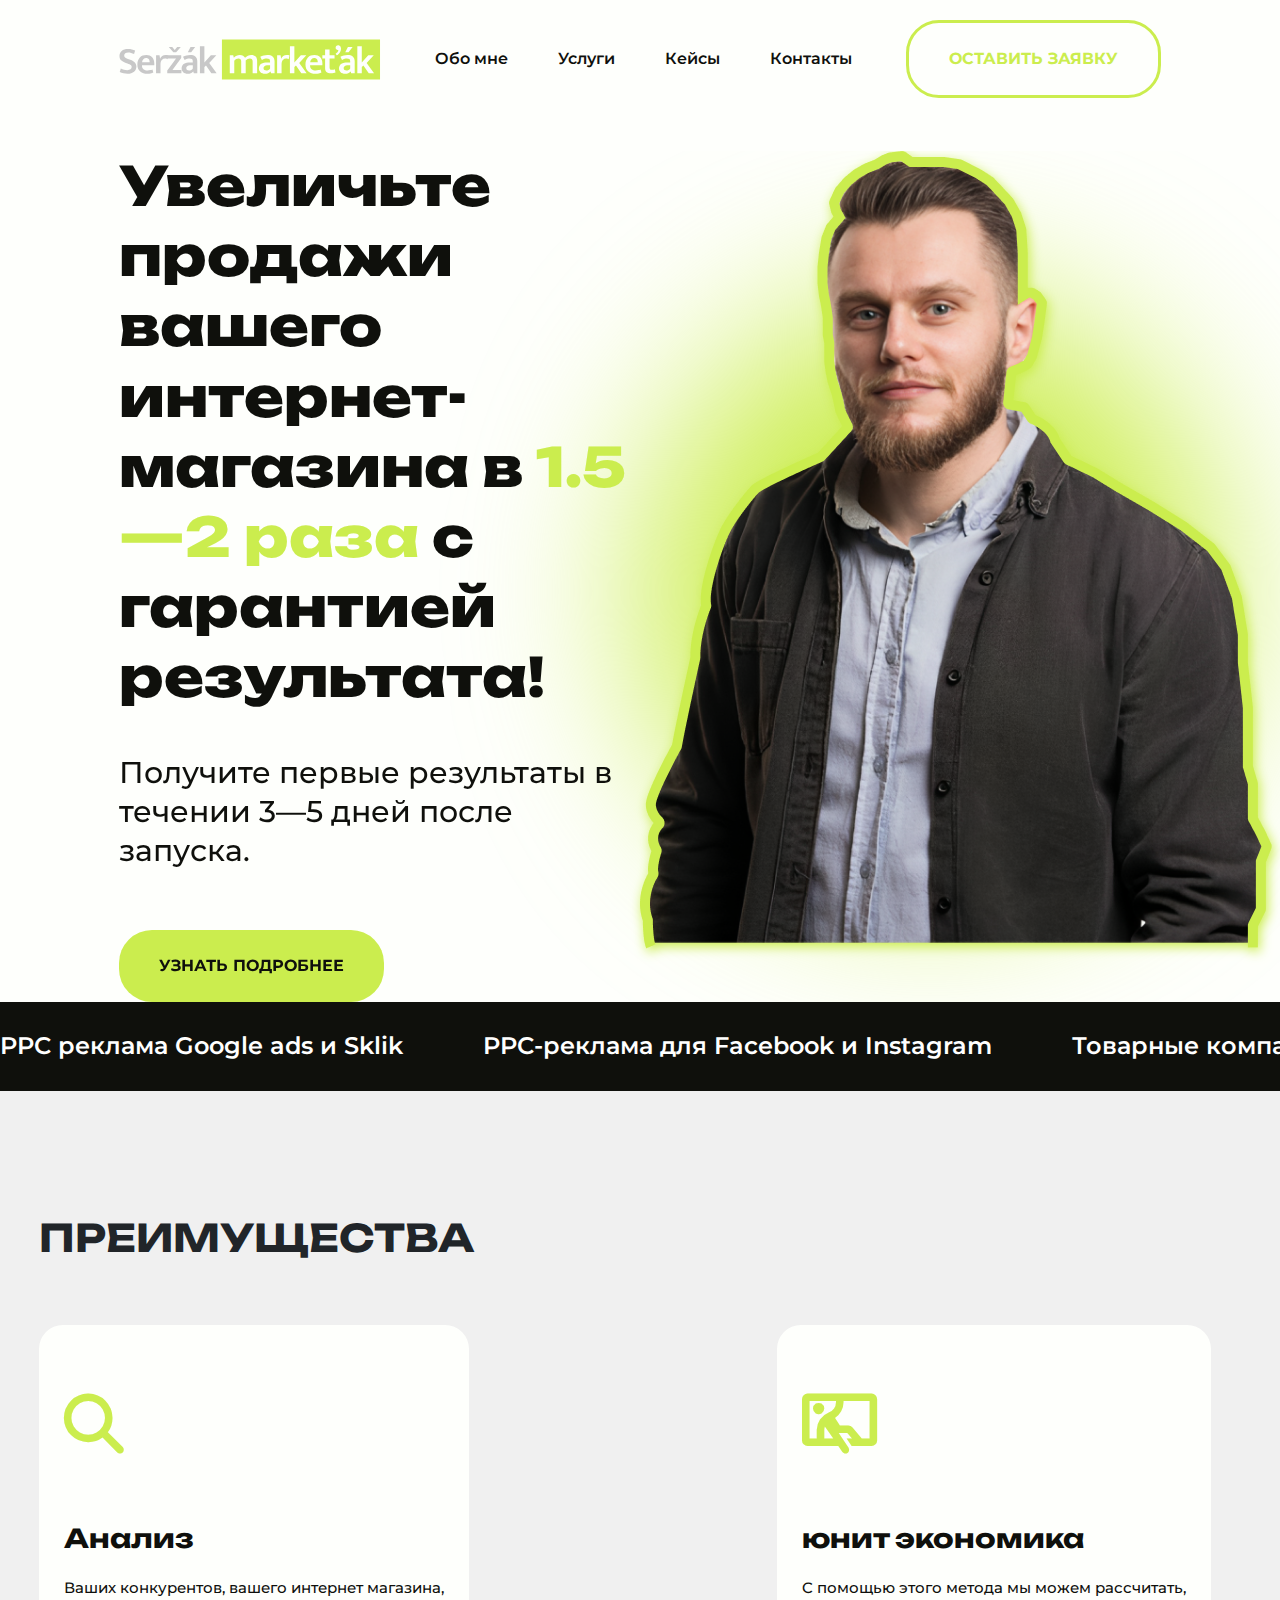
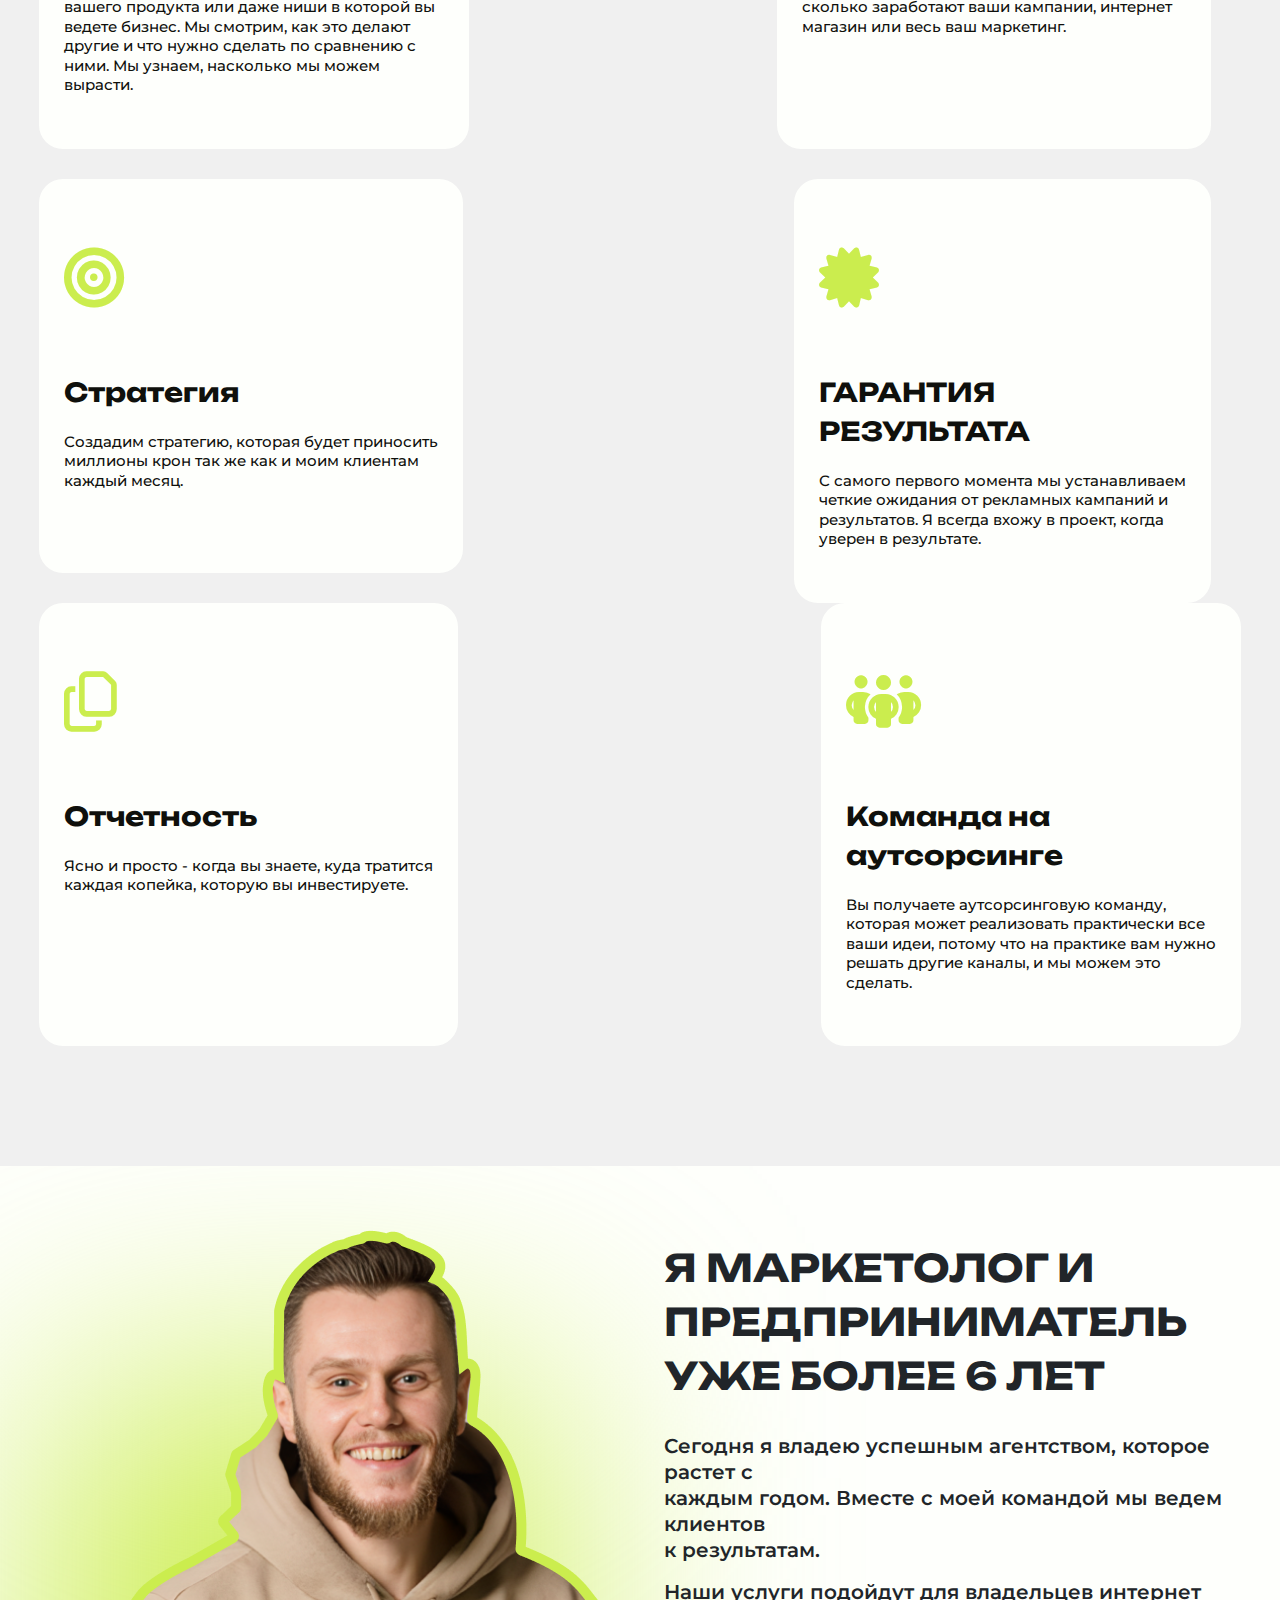
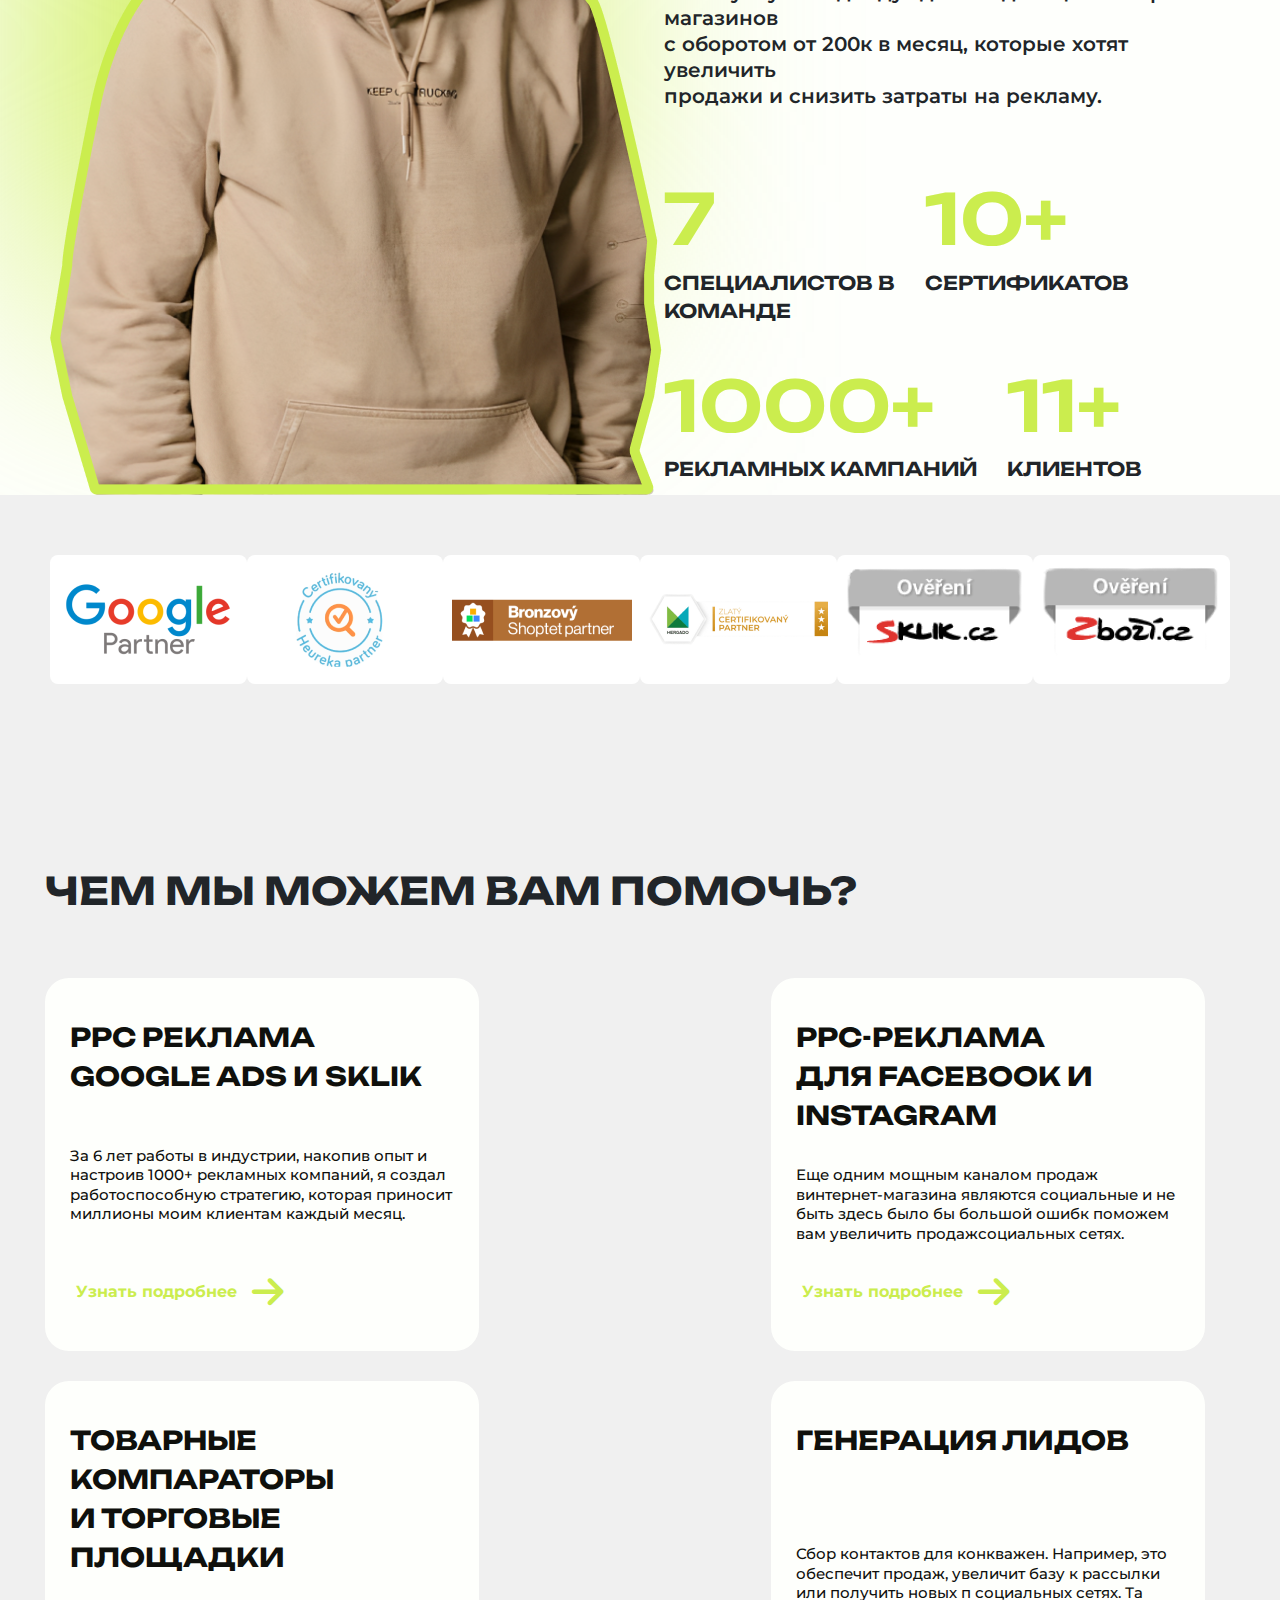
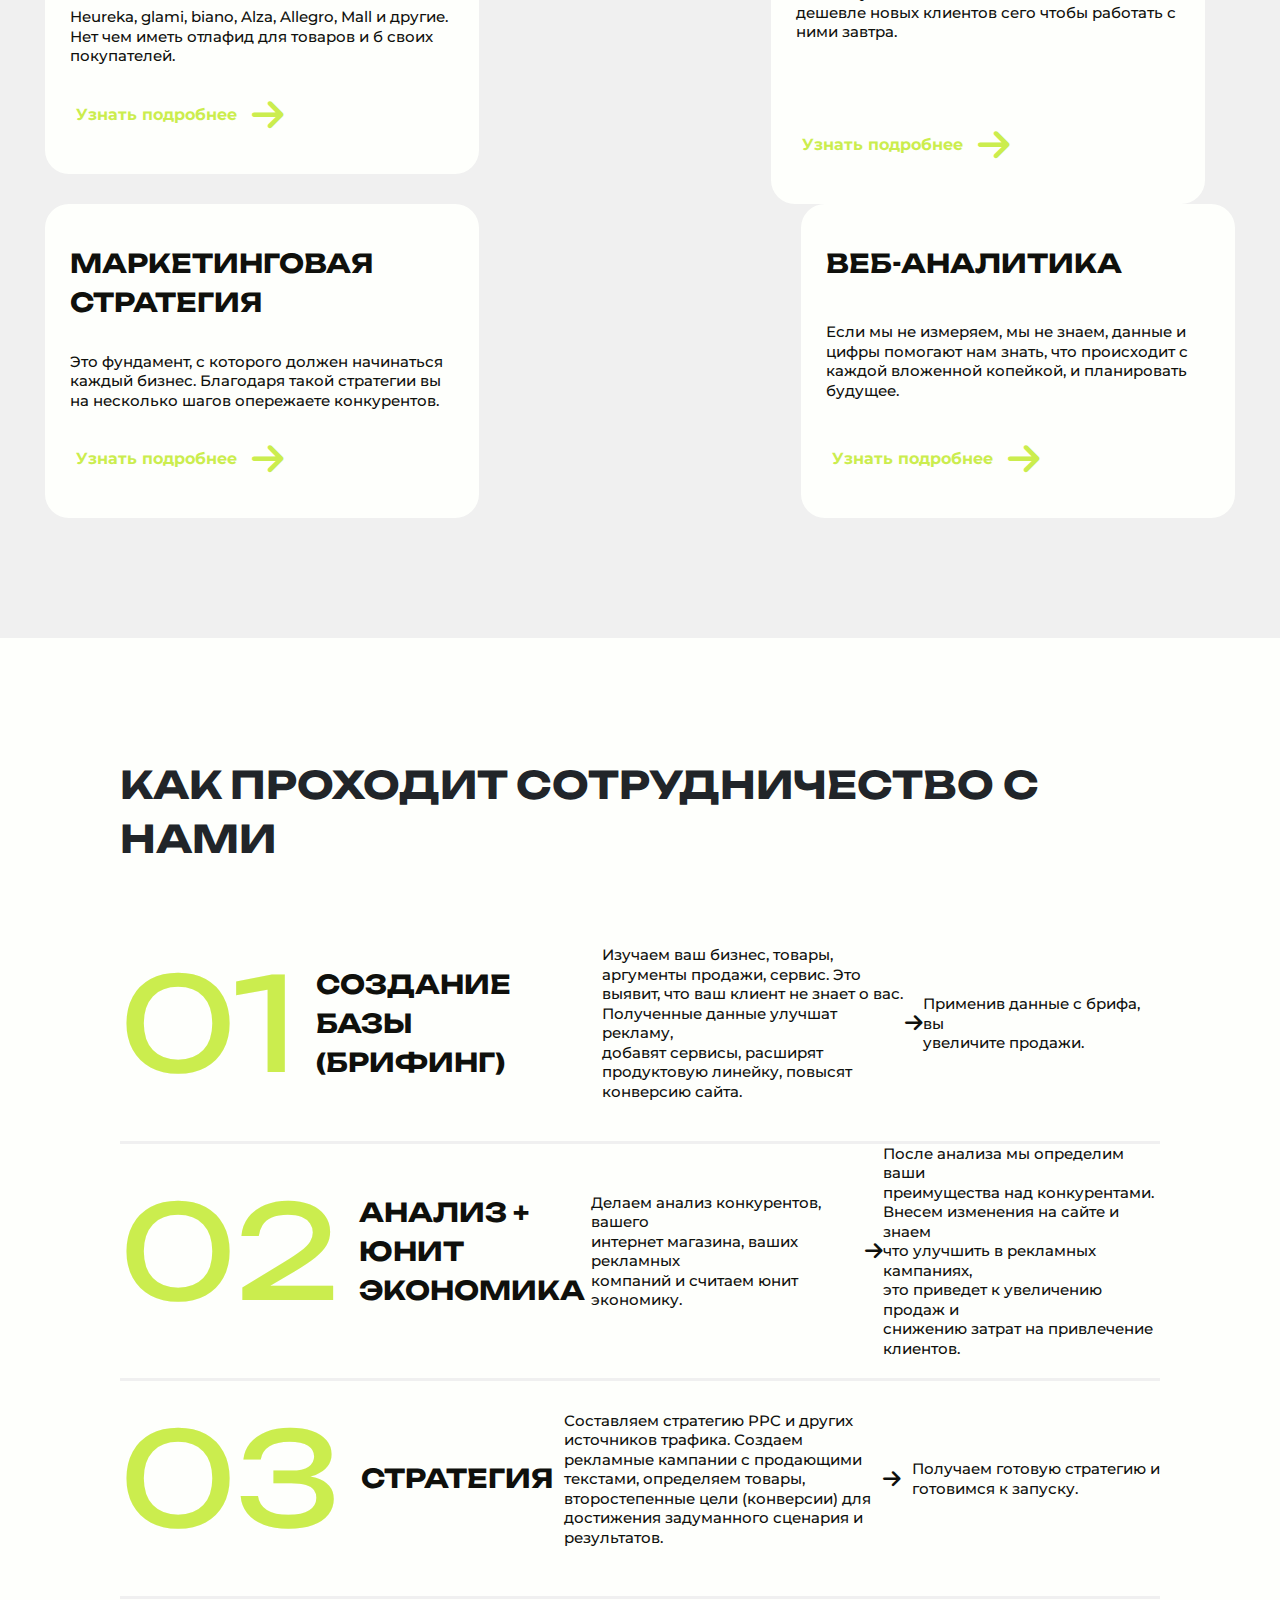
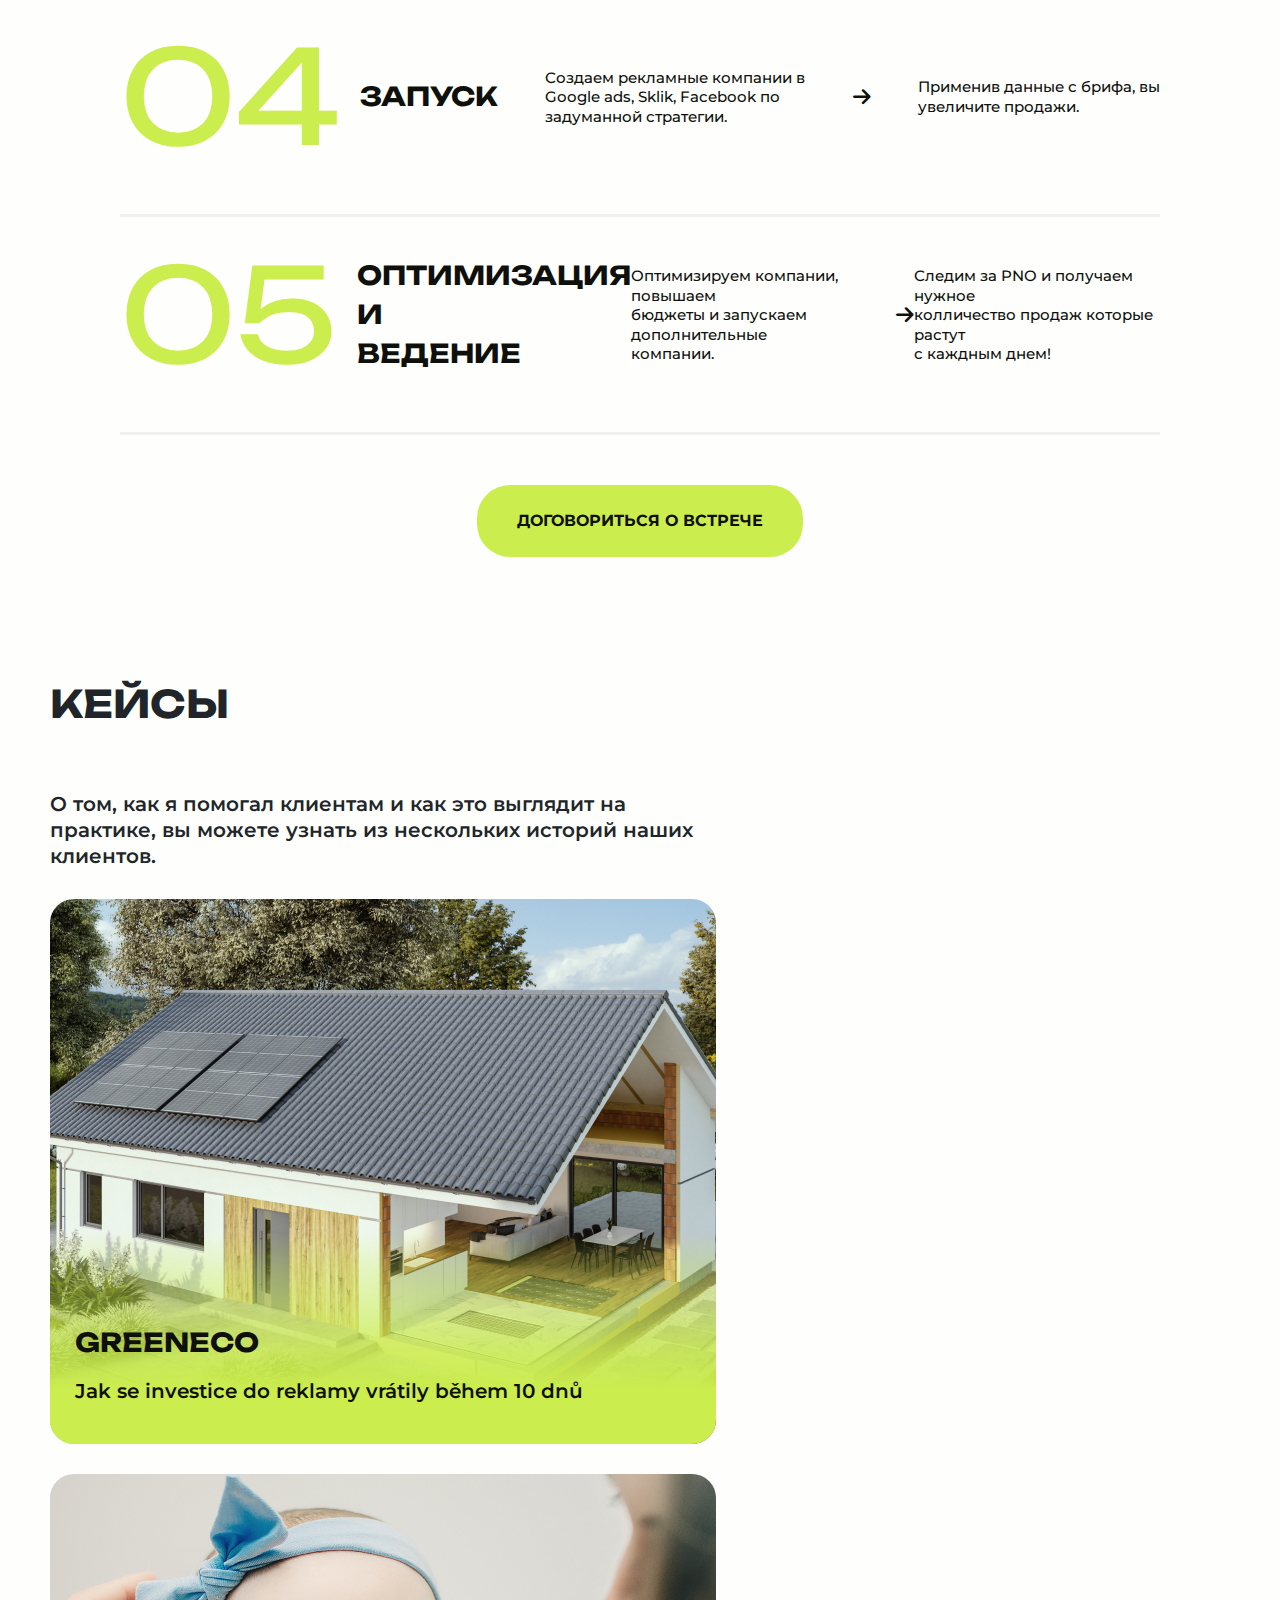
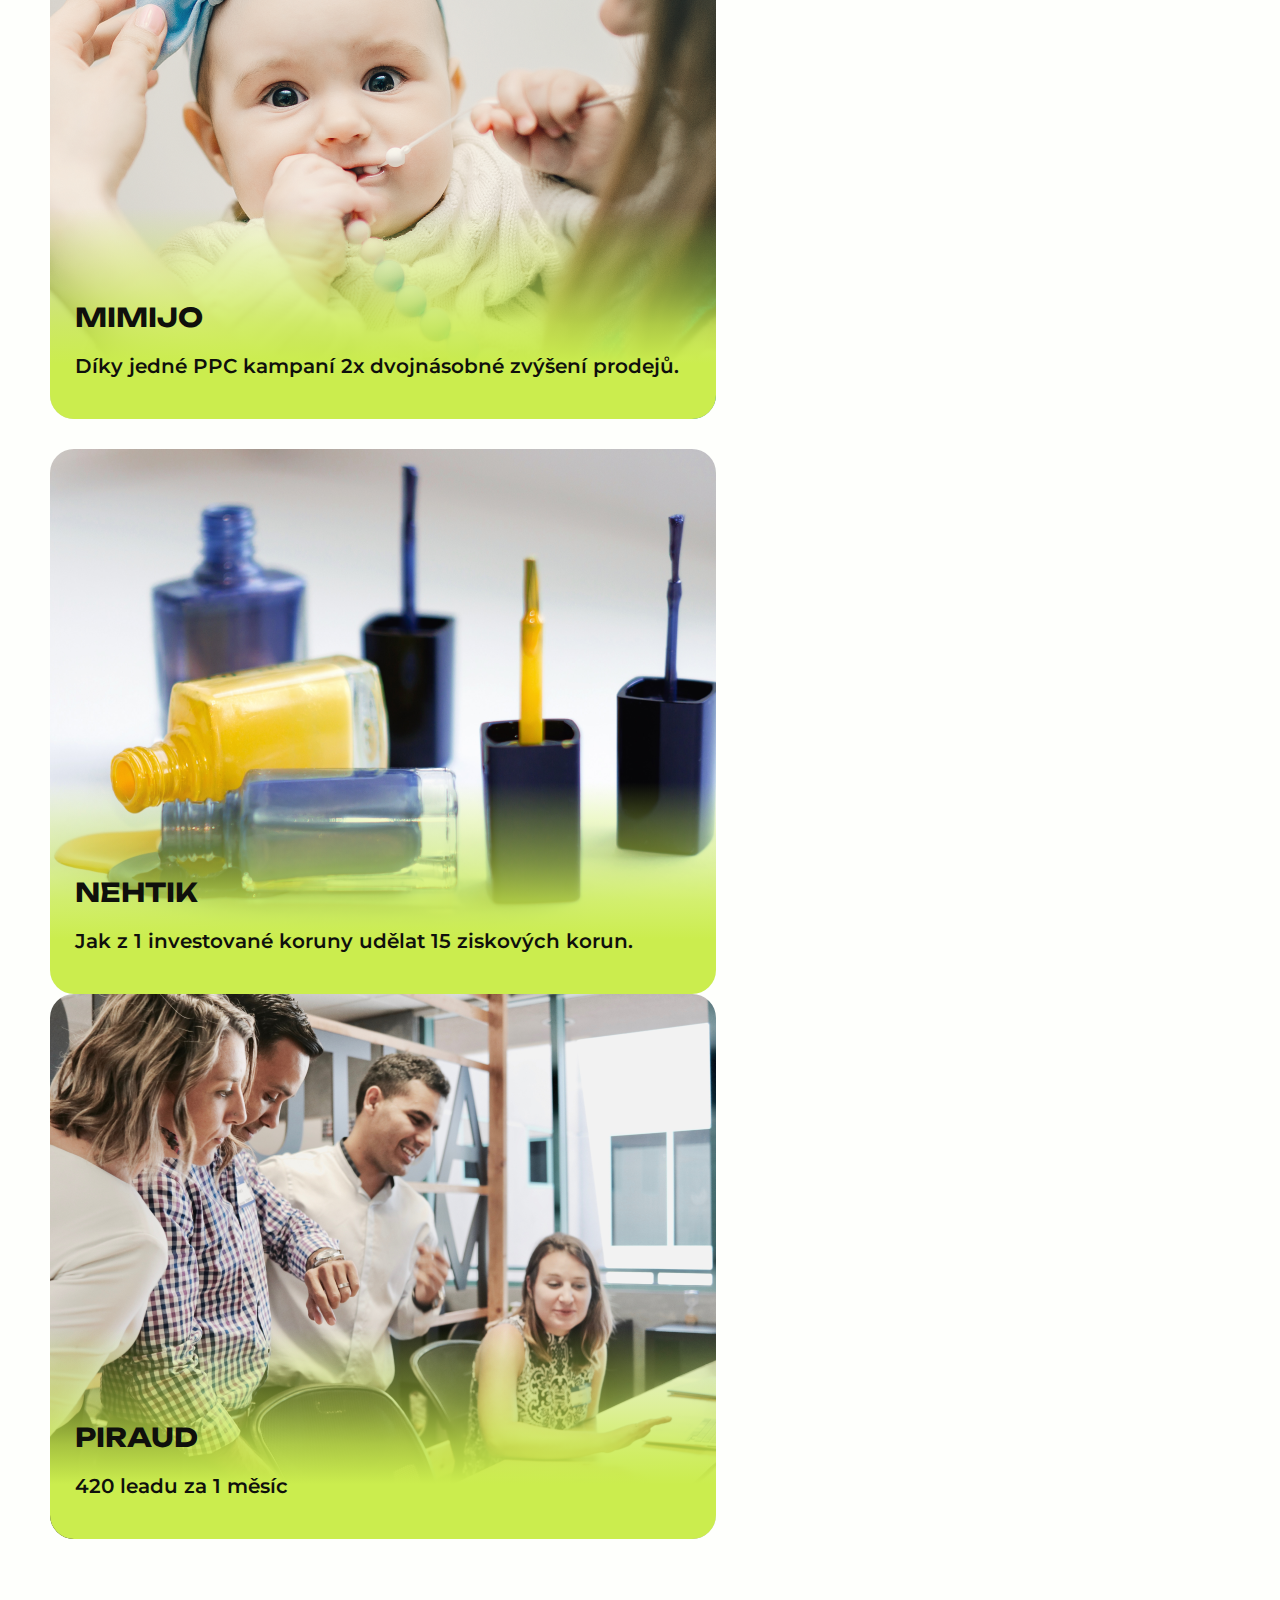
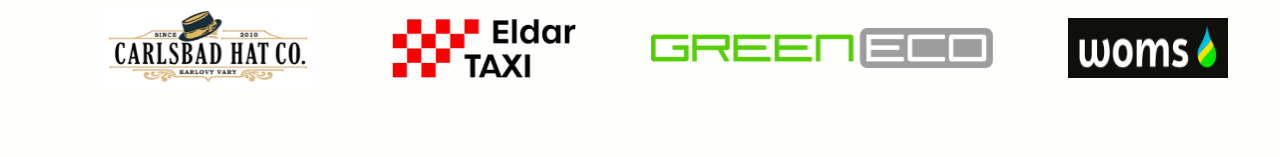
==== index.html @ 7f79f808 "first commit" ====
<!DOCTYPE html>
<html lang="en">
  <head>
    <meta charset="UTF-8" />
    <meta name="viewport" content="width=device-width, initial-scale=1.0" />
    <link
      rel="stylesheet"
      href="https://cdnjs.cloudflare.com/ajax/libs/font-awesome/6.4.2/css/all.min.css"
    />
    <link rel="preconnect" href="https://fonts.googleapis.com" />
    <link rel="preconnect" href="https://fonts.gstatic.com" crossorigin />
    <link
      href="https://fonts.googleapis.com/css2?family=Montserrat:ital,wght@0,100..900;1,100..900&family=Unbounded:wght@200..900&display=swap"
      rel="stylesheet"
    />
    <link
      rel="shortcut icon"
      href="icons/siteIcon/icon-pc.svg"
      type="image/png"
    />
    <link rel="stylesheet" href="css/bootsrap-revboot.css" />
    <link rel="stylesheet" href="css/style.css" />
    <title>Seržák</title>
  </head>
  <body>
    <header class="header">
      <div class="header-icon">
        <img
          src="icons/siteIcon/icon-pc.svg"
          alt="header logo"
          class="header-icon__pc"
        />
        <img
          src="icons/siteIcon/icon-mobile.svg"
          alt=""
          class="header-icon__mobile"
        />
      </div>

      <list class="header-list">
        <li class="header-list-item">
          <a href="#">Обо мне </a>
        </li>

        <li class="header-list-item">
          <a href="#">Услуги</a>
        </li>

        <li class="header-list-item">
          <a href="#">Кейсы</a>
        </li>

        <li class="header-list-item">
          <a href="#">Контакты </a>
        </li>
      </list>

      <button class="button-header">оставить заявку</button>

      <a href="#" class="header-burger">
        <div class="header-burger-item"></div>
        <div class="header-burger-item"></div>
        <div class="header-burger-item"></div>
      </a>

      <ul class="header-select">
        <li class="header-select-option">
          <a href="#">Обо мне </a>
        </li>

        <li class="header-select-option">
          <a href="#">Услуги</a>
        </li>

        <li class="header-select-option">
          <a href="#">Кейсы</a>
        </li>

        <li class="header-select-option">
          <a href="#">Контакты </a>
        </li>

        <button class="header-select-button button-header">
          оставить заявку
        </button>
      </ul>
    </header>

    <main>
      <section class="hero" id="home">
        <div class="hero-text">
          <h1 class="title-first margin-bottom-40px">
            Увеличьте продажи вашего интернет-магазина в
            <span>1.5—2 раза</span> с гарантией результата!
          </h1>

          <p class="descr margin-bottom-60px">
            Получите первые результаты в течении 3—5 дней после запуска.
          </p>

          <button class="button-main">Узнать подробнее</button>
        </div>

        <div class="hero-img">
          <img src="img/hero/hero.png" alt="hero img" />
          <div class="hero-img-circle"></div>
        </div>
      </section>
      <div class="ad">
        <p class="ad-text">PPC реклама Google ads и Sklik</p>
        <p class="ad-text">PPC-реклама для Facebook и Instagram</p>
        <p class="ad-text">Товарные компараторы и торговые площадки</p>
      </div>

      <section class="benefits">
        <div class="benefits-text">
          <h2 class="title-secondary">преимущества</h2>
        </div>

        <div class="benefits-items">
          <a href="#" class="card-main">
            <div class="card-main-icon">
              <i class="fa-solid fa-magnifying-glass"></i>
            </div>

            <p class="card-main-title">Анализ</p>

            <p class="card-main-descr">
              Ваших конкурентов, вашего интернет магазина, <br />
              вашего продукта или даже ниши в которой вы <br />
              ведете бизнес. Мы смотрим, как это делают <br />
              другие и что нужно сделать по сравнению с <br />
              ними. Мы узнаем, насколько мы можем <br />
              вырасти.
            </p>
          </a>

          <a href="#" class="card-main">
            <div class="card-main-icon">
              <i class="fa-solid fa-person-through-window"></i>
            </div>

            <p class="card-main-title">юнит экономика</p>

            <p class="card-main-descr">
              C помощью этого метода мы можем рассчитать, <br />
              сколько заработают ваши кампании, интернет <br />
              магазин или весь ваш маркетинг.
            </p>
          </a>

          <a href="#" class="card-main">
            <div class="card-main-icon">
              <i class="fa-solid fa-bullseye"></i>
            </div>

            <p class="card-main-title">Стратегия</p>

            <p class="card-main-descr">
              Создадим стратегию, которая будет приносить <br />
              миллионы крон так же как и моим клиентам <br />
              каждый месяц.
            </p>
          </a>

          <a href="#" class="card-main">
            <div class="card-main-icon">
              <i class="fa-solid fa-certificate"></i>
            </div>

            <p class="card-main-title">
              ГАРАНТИЯ <br />
              РЕЗУЛЬТАТА
            </p>

            <p class="card-main-descr">
              С самого первого момента мы устанавливаем <br />
              четкие ожидания от рекламных кампаний и <br />
              результатов. Я всегда вхожу в проект, когда <br />уверен в
              результате.
            </p>
          </a>

          <a href="#" class="card-main">
            <div class="card-main-icon">
              <i class="fa-regular fa-copy"></i>
            </div>

            <p class="card-main-title">Отчетность</p>

            <p class="card-main-descr">
              Ясно и просто - когда вы знаете, куда тратится <br />
              каждая копейка, которую вы инвестируете.
            </p>
          </a>

          <a href="#" class="card-main">
            <div class="card-main-icon">
              <i class="fa-solid fa-people-group"></i>
            </div>

            <p class="card-main-title">
              Команда на <br />
              аутсорсинге
            </p>

            <p class="card-main-descr">
              Вы получаете аутсорсинговую команду, <br />
              которая может реализовать практически все <br />
              ваши идеи, потому что на практике вам нужно <br />
              решать другие каналы, и мы можем это <br />
              сделать.
            </p>
          </a>
        </div>
      </section>

      <section class="me">
        <div class="me-img">
          <img src="img/me/1.png" alt="me img" />
          <div class="me-img-circle"></div>
        </div>

        <div class="me-text">
          <h2 class="title-secondary me-title margin-bottom-30px">
            Я маркетолог и <br />
            предприниматель <br />
            уже более 6 лет
          </h2>

          <p class="descr-main margin-bottom-16px">
            Сегодня я владею успешным агентством, которое растет с <br />
            каждым годом. Вместе с моей командой мы ведем клиентов <br />
            к результатам.
          </p>

          <p class="descr-main margin-bottom-60px">
            Наши услуги подойдут для владельцев интернет магазинов <br />
            c оборотом от 200к в месяц, которые хотят увеличить <br />
            продажи и снизить затраты на рекламу.
          </p>

          <div class="me-items">
            <div class="me-item">
              <p class="me-item-title">7</p>

              <p class="me-item-descr">
                СПЕЦИАЛИСТОВ В <br />
                КОМАНДЕ
              </p>
            </div>

            <div class="me-item">
              <p class="me-item-title">10+</p>

              <p class="me-item-descr">СЕРТИФИКАТОВ</p>
            </div>

            <div class="me-item">
              <p class="me-item-title">1000+</p>

              <p class="me-item-descr">рекламных кампаний</p>
            </div>

            <div class="me-item">
              <p class="me-item-title">11+</p>

              <p class="me-item-descr">КЛИЕНТОВ</p>
            </div>
          </div>
        </div>
      </section>
      <div class="mobile-me-items">
        <div class="mobile-me-item">
          <p class="mobile-me-item-title">7</p>

          <p class="mobile-me-item-descr">
            СПЕЦИАЛИСТОВ В <br />
            КОМАНДЕ
          </p>
        </div>

        <div class="mobile-me-item">
          <p class="mobile-me-item-title">10+</p>

          <p class="mobile-me-item-descr">СЕРТИФИКАТОВ</p>
        </div>

        <div class="mobile-me-item">
          <p class="mobile-me-item-title">1000+</p>

          <p class="mobile-me-item-descr">
            рекламных <br />
            кампаний
          </p>
        </div>

        <div class="mobile-me-item">
          <p class="mobile-me-item-title">11+</p>

          <p class="mobile-me-item-descr">КЛИЕНТОВ</p>
        </div>
      </div>
      <div class="sponsors">
        <div class="sponsors-item">
          <img src="img/sponsors/1.png" alt="" />
        </div>

        <div class="sponsors-item">
          <img src="img/sponsors/2.png" alt="" />
        </div>

        <div class="sponsors-item">
          <img src="img/sponsors/3.png" alt="" />
        </div>

        <div class="sponsors-item">
          <img src="img/sponsors/4.png" alt="" />
        </div>

        <div class="sponsors-item">
          <img src="img/sponsors/5.png" alt="" />
        </div>

        <div class="sponsors-item">
          <img src="img/sponsors/6.png" alt="" />
        </div>
      </div>

      <section class="our-help">
        <div class="our-help-text">
          <h2 class="title-secondary">ЧЕм мы можем вам помочь?</h2>
        </div>

        <div class="our-help-items">
          <a href="#" class="card-link">
            <p class="card-link-title">
              PPC реклама <br />
              Google ads и Sklik
            </p>

            <p class="card-link-descr">
              За 6 лет работы в индустрии, накопив опыт и настроив 1000+
              рекламных компаний, я создал работоспособную стратегию, которая
              приносит миллионы моим клиентам каждый месяц.
            </p>

            <button class="card-link-button">
              Узнать подробнее
              <i class="fa-solid fa-arrow-right"></i>
            </button>
          </a>

          <a href="#" class="card-link">
            <p class="card-link-title">
              PPC-реклама <br />
              для Facebook и <br />
              Instagram
            </p>

            <p class="card-link-descr">
              Еще одним мощным каналом продаж винтернет-магазина являются
              социальные и не быть здесь было бы большой ошибк поможем вам
              увеличить продажсоциальных сетях.
            </p>

            <button class="card-link-button">
              Узнать подробнее
              <i class="fa-solid fa-arrow-right"></i>
            </button>
          </a>

          <a href="#" class="card-link">
            <p class="card-link-title">
              Товарные <br />
              компараторы <br />
              и торговые <br />
              площадки
            </p>

            <p class="card-link-descr">
              Heureka, glami, biano, Alza, Allegro, Mall и другие. Нет чем иметь
              отлафид для товаров и б своих покупателей.
            </p>

            <button class="card-link-button">
              Узнать подробнее
              <i class="fa-solid fa-arrow-right"></i>
            </button>
          </a>

          <a href="#" class="card-link">
            <p class="card-link-title">Генерация лидов</p>

            <p class="card-link-descr">
              Сбор контактов для конкважен. Например, это обеспечит продаж,
              увеличит базу к рассылки или получить новых п социальных сетях. Та
              дешевле новых клиентов сего чтобы работать с ними завтра.
            </p>

            <button class="card-link-button">
              Узнать подробнее
              <i class="fa-solid fa-arrow-right"></i>
            </button>
          </a>

          <a href="#" class="card-link">
            <p class="card-link-title">
              Маркетинговая <br />
              стратегия
            </p>

            <p class="card-link-descr">
              Это фундамент, с которого должен начинаться каждый бизнес.
              Благодаря такой стратегии вы на несколько шагов опережаете
              конкурентов.
            </p>

            <button class="card-link-button">
              Узнать подробнее
              <i class="fa-solid fa-arrow-right"></i>
            </button>
          </a>

          <a href="#" class="card-link">
            <p class="card-link-title">Веб-аналитика</p>

            <p class="card-link-descr">
              Если мы не измеряем, мы не знаем, данные и цифры помогают нам
              знать, что происходит с каждой вложенной копейкой, и планировать
              будущее.
            </p>

            <button class="card-link-button">
              Узнать подробнее
              <i class="fa-solid fa-arrow-right"></i>
            </button>
          </a>
        </div>
      </section>

      <section class="cooperation">
        <div class="cooperation-text">
          <h2 class="title-secondary">Как проходит сотрудничество с нами</h2>
        </div>

        <div class="cooperation-items">
          <a href="#" class="cooperation-item">
            <div class="cooperation-item-text">
              <p class="cooperation-item-number">01</p>

              <p class="cooperation-item-title">
                Создание базы <br />
                (Брифинг)
              </p>
            </div>

            <p class="cooperation-item-descr">
              Изучаем ваш бизнес, товары, <br />
              аргументы продажи, сервис. Это <br />
              выявит, что ваш клиент не знает о вас. <br />
              Полученные данные улучшат рекламу, <br />
              добавят сервисы, расширят <br />
              продуктовую линейку, повысят <br />
              конверсию сайта.
            </p>

            <div class="cooperation-item-icon">
              <i class="fa-solid fa-arrow-right"></i>
            </div>

            <p class="cooperation-item-descr">
              Применив данные с брифа, вы <br />
              увеличите продажи.
            </p>
          </a>

          <a href="#" class="cooperation-item">
            <div class="cooperation-item-text">
              <p class="cooperation-item-number">02</p>

              <p class="cooperation-item-title">
                анализ + юнит <br />
                экономика
              </p>
            </div>

            <p class="cooperation-item-descr">
              Делаем анализ конкурентов, вашего <br />
              интернет магазина, ваших рекламных <br />
              компаний и считаем юнит экономику.
            </p>

            <div class="cooperation-item-icon">
              <i class="fa-solid fa-arrow-right"></i>
            </div>

            <p class="cooperation-item-descr">
              После анализа мы определим ваши <br />
              преимущества над конкурентами. <br />
              Внесем изменения на сайте и знаем <br />
              что улучшить в рекламных кампаниях, <br />
              это приведет к увеличению продаж и <br />
              снижению затрат на привлечение <br />
              клиентов.
            </p>
          </a>

          <a href="#" class="cooperation-item">
            <div class="cooperation-item-text">
              <p class="cooperation-item-number">03</p>

              <p class="cooperation-item-title">стратегия</p>
            </div>

            <p class="cooperation-item-descr">
              Составляем стратегию PPC и других <br />
              источников трафика. Создаем <br />
              рекламные кампании с продающими <br />
              текстами, определяем товары, <br />
              второстепенные цели (конверсии) для <br />
              достижения задуманного сценария и <br />
              результатов.
            </p>

            <div class="cooperation-item-icon">
              <i class="fa-solid fa-arrow-right"></i>
            </div>

            <p class="cooperation-item-descr">
              Получаем готовую стратегию и <br />
              готовимся к запуску.
            </p>
          </a>

          <a href="#" class="cooperation-item">
            <div class="cooperation-item-text">
              <p class="cooperation-item-number">04</p>

              <p class="cooperation-item-title">запуск</p>
            </div>

            <p class="cooperation-item-descr">
              Создаем рекламные компании в <br />
              Google ads, Sklik, Facebook по <br />
              задуманной стратегии.
            </p>

            <div class="cooperation-item-icon">
              <i class="fa-solid fa-arrow-right"></i>
            </div>

            <p class="cooperation-item-descr">
              Применив данные с брифа, вы <br />
              увеличите продажи.
            </p>
          </a>

          <a href="#" class="cooperation-item">
            <div class="cooperation-item-text">
              <p class="cooperation-item-number">05</p>

              <p class="cooperation-item-title">
                оптимизация <br />
                и <br />
                ведение
              </p>
            </div>

            <p class="cooperation-item-descr">
              Оптимизируем компании, повышаем <br />
              бюджеты и запускаем дополнительные <br />
              компании.
            </p>

            <div class="cooperation-item-icon">
              <i class="fa-solid fa-arrow-right"></i>
            </div>

            <p class="cooperation-item-descr">
              Следим за PNO и получаем нужное <br />
              колличество продаж которые растут <br />
              с каждным днем!
            </p>
          </a>
        </div>

        <div class="cooperation-slider">
          <p class="cooperation-slider-numbers">1/5</p>

          <button class="button-slider">
            <i class="fa-solid fa-arrow-right"></i>
          </button>
        </div>

        <div class="cooperation-button">
          <button class="button-main">договориться о встрече</button>
        </div>
      </section>

      <section class="cases">
        <div class="cases-text">
          <h2 class="title-secondary">кейсы</h2>

          <p class="descr-main">
            О том, как я помогал клиентам и как это выглядит на <br />
            практике, вы можете узнать из нескольких историй наших <br />
            клиентов.
          </p>
        </div>
        <div class="cases-cards">
          <a href="#" class="cases-card">
            <p class="cases-card-title">Greeneco</p>

            <p class="cases-card-descr">
              Jak se investice do reklamy vrátily během 10 dnů
            </p>

            <div class="cases-card-overlay"></div>
          </a>

          <a href="#" class="cases-card">
            <p class="cases-card-title">mimijo</p>

            <p class="cases-card-descr">
              Díky jedné PPC kampaní 2x dvojnásobné zvýšení prodejů.
            </p>

            <div class="cases-card-overlay"></div>
          </a>

          <a href="#" class="cases-card">
            <p class="cases-card-title">nehtik</p>

            <p class="cases-card-descr">
              Jak z 1 investované koruny udělat 15 ziskových korun.
            </p>

            <div class="cases-card-overlay"></div>
          </a>

          <a href="#" class="cases-card">
            <p class="cases-card-title">piraud</p>

            <p class="cases-card-descr">420 leadu za 1 měsíc</p>

            <div class="cases-card-overlay"></div>
          </a>
        </div>

        <div class="sponsors sponsors-down" style="background: none">
          <img src="img/sponsors2/1.png" alt="" />
          <img src="img/sponsors2/2.png" alt="" />
          <img src="img/sponsors2/3.png" alt="" />
          <img src="img/sponsors2/4.png" alt="" />
          <img src="img/sponsors2/5.png" alt="" />
          <img src="img/sponsors2/6.png" alt="" />
          <img src="img/sponsors2/7.png" alt="" />
          <img src="img/sponsors2/8.png" alt="" />
          <img src="img/sponsors2/9.png" alt="" />
          <img src="img/sponsors2/10.png" alt="" />
        </div>
      </section>
    </main>

    <footer class="footer"></footer>

    <script src="js/burgerlist.js"></script>
    <script src="js/cooperationSlider.js"></script>
    <script src="js/scroll.js"></script>
  </body>
</html>
---- css/bootsrap-revboot.css ----
/*!
 * Bootstrap Reboot v4.0.0 (https://getbootstrap.com)
 * Copyright 2011-2018 The Bootstrap Authors
 * Copyright 2011-2018 Twitter, Inc.
 * Licensed under MIT (https://github.com/twbs/bootstrap/blob/master/LICENSE)
 * Forked from Normalize.css, licensed MIT (https://github.com/necolas/normalize.css/blob/master/LICENSE.md)
 */
*,
*::before,
*::after {
  box-sizing: border-box;
}

html {
  font-family: sans-serif;
  line-height: 1.15;
  -webkit-text-size-adjust: 100%;
  -ms-text-size-adjust: 100%;
  -webkit-tap-highlight-color: transparent;
}

@-ms-viewport {
  width: device-width;
}

article,
aside,
dialog,
figcaption,
figure,
footer,
header,
hgroup,
main,
nav,
section {
  display: block;
}

body {
  margin: 0;
  font-family: -apple-system, BlinkMacSystemFont, "Segoe UI", Roboto,
    "Helvetica Neue", Arial, sans-serif, "Apple Color Emoji", "Segoe UI Emoji",
    "Segoe UI Symbol";
  font-size: 1rem;
  font-weight: 400;
  line-height: 1.5;
  color: #212529;
  text-align: left;
  background-color: #fff;
}

[tabindex="-1"]:focus {
  outline: 0 !important;
}

hr {
  box-sizing: content-box;
  height: 0;
  overflow: visible;
}

h1,
h2,
h3,
h4,
h5,
h6 {
  margin-top: 0;
  margin-bottom: 0.5rem;
}

p {
  margin-top: 0;
  margin-bottom: 1rem;
}

abbr[title],
abbr[data-original-title] {
  text-decoration: underline;
  -webkit-text-decoration: underline dotted;
  text-decoration: underline dotted;
  cursor: help;
  border-bottom: 0;
}

address {
  margin-bottom: 1rem;
  font-style: normal;
  line-height: inherit;
}

ol,
ul,
dl {
  margin-top: 0;
  margin-bottom: 1rem;
}

ol ol,
ul ul,
ol ul,
ul ol {
  margin-bottom: 0;
}

dt {
  font-weight: 700;
}

dd {
  margin-bottom: 0.5rem;
  margin-left: 0;
}

blockquote {
  margin: 0 0 1rem;
}

dfn {
  font-style: italic;
}

b,
strong {
  font-weight: bolder;
}

small {
  font-size: 80%;
}

sub,
sup {
  position: relative;
  font-size: 75%;
  line-height: 0;
  vertical-align: baseline;
}

sub {
  bottom: -0.25em;
}

sup {
  top: -0.5em;
}

a {
  color: #007bff;
  text-decoration: none;
  background-color: transparent;
  -webkit-text-decoration-skip: objects;
}

a:hover {
  color: #0056b3;
  text-decoration: underline;
}

a:not([href]):not([tabindex]) {
  color: inherit;
  text-decoration: none;
}

a:not([href]):not([tabindex]):hover,
a:not([href]):not([tabindex]):focus {
  color: inherit;
  text-decoration: none;
}

a:not([href]):not([tabindex]):focus {
  outline: 0;
}

pre,
code,
kbd,
samp {
  font-family: monospace, monospace;
  font-size: 1em;
}

pre {
  margin-top: 0;
  margin-bottom: 1rem;
  overflow: auto;
  -ms-overflow-style: scrollbar;
}

figure {
  margin: 0 0 1rem;
}

img {
  vertical-align: middle;
  border-style: none;
}

svg:not(:root) {
  overflow: hidden;
}

table {
  border-collapse: collapse;
}

caption {
  padding-top: 0.75rem;
  padding-bottom: 0.75rem;
  color: #6c757d;
  text-align: left;
  caption-side: bottom;
}

th {
  text-align: inherit;
}

label {
  display: inline-block;
  margin-bottom: 0.5rem;
}

button {
  border-radius: 0;
}

button:focus {
  outline: 1px dotted;
  outline: 5px auto -webkit-focus-ring-color;
}

input,
button,
select,
optgroup,
textarea {
  margin: 0;
  font-family: inherit;
  font-size: inherit;
  line-height: inherit;
}

button,
input {
  overflow: visible;
}

button,
select {
  text-transform: none;
}

button,
html [type="button"],
[type="reset"],
[type="submit"] {
  -webkit-appearance: button;
}

button::-moz-focus-inner,
[type="button"]::-moz-focus-inner,
[type="reset"]::-moz-focus-inner,
[type="submit"]::-moz-focus-inner {
  padding: 0;
  border-style: none;
}

input[type="radio"],
input[type="checkbox"] {
  box-sizing: border-box;
  padding: 0;
}

input[type="date"],
input[type="time"],
input[type="datetime-local"],
input[type="month"] {
  -webkit-appearance: listbox;
}

textarea {
  overflow: auto;
  resize: vertical;
}

fieldset {
  min-width: 0;
  padding: 0;
  margin: 0;
  border: 0;
}

legend {
  display: block;
  width: 100%;
  max-width: 100%;
  padding: 0;
  margin-bottom: 0.5rem;
  font-size: 1.5rem;
  line-height: inherit;
  color: inherit;
  white-space: normal;
}

progress {
  vertical-align: baseline;
}

[type="number"]::-webkit-inner-spin-button,
[type="number"]::-webkit-outer-spin-button {
  height: auto;
}

[type="search"] {
  outline-offset: -2px;
  -webkit-appearance: none;
}

[type="search"]::-webkit-search-cancel-button,
[type="search"]::-webkit-search-decoration {
  -webkit-appearance: none;
}

::-webkit-file-upload-button {
  font: inherit;
  -webkit-appearance: button;
}

output {
  display: inline-block;
}

summary {
  display: list-item;
  cursor: pointer;
}

template {
  display: none;
}

[hidden] {
  display: none !important;
}
/*# sourceMappingURL=bootstrap-reboot.css.map */
---- css/style.css ----
@charset "UTF-8";
/* Цвет заднего фона всего сайта */
/* Черный и белый цвета */
/* Свтло зеленый цвет */
/* Цвет заднего фона при навадении на кнопку */
/* Цвет заднего фона при нажатии на кнопку */
/* Цвет фона секции преимущества */
/* Цвет градиента */
html:root {
  font-size: 10px;
}

body {
  background: #FEFFFC;
  font-family: "Unbounded";
}

p {
  margin: 0;
  padding: 0;
}

ul {
  padding: 0;
  margin: 0;
}

.title-first {
  font-family: "Unbounded";
  color: #0F100C;
  font-size: 5.4rem;
  font-weight: 800;
  line-height: 130%;
}
.title-first span {
  color: #CBED4E;
}
@media screen and (max-width: 768px) {
  .title-first {
    font-size: 3.6rem;
    width: 47.2rem;
  }
}
@media screen and (max-width: 360px) {
  .title-first {
    font-size: 2.5rem;
    width: 100%;
  }
}

.title-secondary {
  text-transform: uppercase;
  font-family: "Unbounded";
  font-weight: 700;
  font-size: 3.8rem;
  line-height: 142%;
  margin-bottom: 6rem;
}
@media screen and (max-width: 768px) {
  .title-secondary {
    font-size: 3rem;
  }
}
@media screen and (max-width: 360px) {
  .title-secondary {
    font-size: 2.2rem;
    margin-bottom: 3rem;
    width: 33rem;
  }
  .title-secondary br {
    display: none;
  }
}

.descr {
  color: #0F100C;
  font-size: 3rem;
  font-weight: 500;
  line-height: 130%;
  font-family: "Montserrat";
}
@media screen and (max-width: 768px) {
  .descr {
    font-size: 2.3rem;
  }
}
@media screen and (max-width: 360px) {
  .descr {
    font-size: 1.8rem;
  }
}

.descr-main {
  font-family: "Montserrat";
  font-size: 2rem;
  font-weight: 600;
  line-height: 130%;
}
@media screen and (max-width: 768px) {
  .descr-main {
    font-size: 1.8rem;
  }
}
@media screen and (max-width: 360px) {
  .descr-main {
    font-size: 1.7rem;
    width: 33rem;
  }
}

/* Отступ вниз 40px */
.margin-bottom-40px {
  margin-bottom: 4rem;
}
@media screen and (max-width: 768px) {
  .margin-bottom-40px {
    margin-bottom: 3rem;
  }
}

/* Отступ вниз 60px */
.margin-bottom-60px {
  margin-bottom: 6rem;
}
@media screen and (max-width: 768px) {
  .margin-bottom-60px {
    margin-bottom: 5rem;
  }
}

/* Отступ вниз 30px */
.margin-bottom-30px {
  margin-bottom: 3rem;
}

/* Отступ вниз 16px */
.margin-bottom-16px {
  margin-bottom: 1.6rem;
}

.button-header {
  background: none;
  border-radius: 3.3rem;
  border: 3px solid #CBED4E;
  padding: 2.4rem 4rem;
  color: #CBED4E;
  font-size: 1.6rem;
  font-weight: 700;
  font-family: "Montserrat";
  transition: all 0.3s;
  text-transform: uppercase;
}
.button-header:focus {
  outline: none;
}
.button-header:hover {
  color: #0F100C;
  border: 3px solid #D9F280;
  background: #D9F280;
  cursor: pointer;
}
.button-header:active {
  background: #AFDC09;
  border: 3px solid #AFDC09;
}
@media screen and (max-width: 360px) {
  .button-header {
    display: none;
  }
}
.button-main {
  border-radius: 3.3rem;
  color: #0F100C;
  background: #CBED4E;
  border: none;
  padding: 2.4rem 4rem;
  font-size: 1.6rem;
  font-family: "Montserrat";
  font-weight: 700;
  transition: all 0.3s;
  text-transform: uppercase;
}
.button-main:focus {
  outline: none;
}
.button-main:hover {
  color: #0F100C;
  background: #D9F280;
  cursor: pointer;
}
.button-main:active {
  background: #AFDC09;
}
@media screen and (max-width: 360px) {
  .button-main {
    font-size: 1.4rem;
    padding: 1.8rem 2.6rem;
    margin-bottom: 4.1rem;
  }
}
.button-slider {
  background: none;
  border: 3px solid #CBED4E;
  display: flex;
  align-items: center;
  justify-content: center;
  padding: 0.9rem 0.9rem;
  border-radius: 1000rem;
  color: #CBED4E;
  font-size: 2rem;
}
.button-slider:focus {
  outline: none;
}

.ad {
  display: flex;
  justify-content: space-between;
  align-items: center;
  background: #0F100C;
  color: #fff;
  padding: 2.65rem 0;
  overflow-x: auto;
}
@media screen and (max-width: 768px) {
  .ad {
    padding: 1.4rem 0;
  }
}
@media screen and (max-width: 360px) {
  .ad {
    padding: 1.45rem;
  }
}
.ad::-webkit-scrollbar {
  display: none;
}
.ad-text {
  font-family: "Montserrat";
  font-weight: 600;
  font-size: 2.4rem;
  white-space: nowrap;
}
.ad-text:not(:last-child) {
  margin-right: 8rem;
}
@media screen and (max-width: 768px) {
  .ad-text {
    font-size: 1.7rem;
  }
}
@media screen and (max-width: 360px) {
  .ad-text {
    font-size: 1.5rem;
  }
}

.card-main {
  padding: 5.4rem 2.5rem;
  background: #FEFFFC;
  border-radius: 2.4rem;
  color: #0F100C;
  text-decoration: none;
  transition: all 0.3s;
}
.card-main:not(:last-child) {
  margin-right: 3rem;
}
.card-main:nth-child(1) {
  margin-bottom: 3rem;
}
.card-main:nth-child(2) {
  margin-bottom: 3rem;
}
.card-main:nth-child(3) {
  margin-bottom: 3rem;
  margin-right: 0;
}
.card-main:hover {
  background: #CBED4E;
  color: #0F100C;
  text-decoration: none;
  cursor: pointer;
}
.card-main:hover .card-main-icon {
  color: #fff;
}
.card-main:active {
  background: #FEFFFC;
}
.card-main:active .card-main-icon {
  color: #CBED4E;
}
@media screen and (max-width: 768px) {
  .card-main {
    padding: 2rem 1.5rem;
    width: 23rem;
  }
  .card-main:not(:last-child) {
    margin-right: 1.5rem;
  }
}
@media screen and (max-width: 360px) {
  .card-main {
    min-width: 23rem;
  }
  .card-main:not(:last-child) {
    margin-right: 1rem;
  }
}
.card-main-icon {
  color: #CBED4E;
  font-size: 6rem;
  margin-bottom: 5rem;
}
@media screen and (max-width: 768px) {
  .card-main-icon {
    font-size: 4rem;
    margin-bottom: 3rem;
  }
}
@media screen and (max-width: 360px) {
  .card-main-icon {
    font-size: 2rem;
  }
}
.card-main-title {
  font-family: "Unbounded";
  font-weight: 700;
  font-size: 2.6rem;
  margin-bottom: 2rem;
}
@media screen and (max-width: 768px) {
  .card-main-title {
    font-size: 2rem;
    margin-bottom: 1rem;
  }
}
@media screen and (max-width: 360px) {
  .card-main-title {
    font-size: 1.5rem;
  }
}
.card-main-descr {
  font-family: "Montserrat";
  font-size: 1.5rem;
  font-weight: 500;
  line-height: 130%;
}

.me-item {
  font-family: "Unbounded";
  font-weight: 600;
  text-transform: uppercase;
}
.me-item:not(:last-child) {
  margin-right: 3rem;
}
.me-item:nth-child(1) {
  margin-bottom: 3rem;
}
.me-item:nth-child(2) {
  margin-bottom: 3rem;
  margin-right: 0;
}
.me-item-title {
  color: #CBED4E;
  font-size: 7rem;
  line-height: 142%;
}
.me-item-descr {
  font-size: 1.9rem;
  line-height: 150%;
}

.mobile-me-items {
  display: none;
  justify-content: space-between;
  padding: 0 2.4rem;
  flex-wrap: wrap;
}
@media screen and (max-width: 768px) {
  .mobile-me-items {
    display: flex;
  }
}

.mobile-me-item {
  font-family: "Unbounded";
  font-weight: 600;
  text-transform: uppercase;
}
.mobile-me-item-title {
  color: #CBED4E;
  font-size: 4.1rem;
  line-height: 142%;
}
.mobile-me-item-descr {
  font-size: 1.4rem;
  line-height: 150%;
}
@media screen and (max-width: 360px) {
  .mobile-me-item-descr {
    font-size: 1.2rem;
  }
}

.sponsors {
  display: flex;
  justify-content: space-between;
  background: #F0F0F0;
  padding: 6rem 5rem;
}
.sponsors-down {
  align-items: center;
  overflow-x: auto;
}
.sponsors-down::-webkit-scrollbar {
  display: none;
}
.sponsors-down img:not(:last-child) {
  margin-right: 7.5rem;
}
@media screen and (max-width: 360px) {
  .sponsors-down img:not(:last-child) {
    margin-right: 3rem;
  }
}
.sponsors-down img:nth-child(1) {
  width: 21.7rem;
  height: 8rem;
}
@media screen and (max-width: 360px) {
  .sponsors-down img:nth-child(1) {
    width: 10.8rem;
    height: 4rem;
  }
}
.sponsors-down img:nth-child(2) {
  width: 18.4rem;
  height: 6rem;
}
@media screen and (max-width: 360px) {
  .sponsors-down img:nth-child(2) {
    width: 9.2rem;
    height: 3rem;
  }
}
.sponsors-down img:nth-child(3) {
  width: 34.2rem;
  height: 4rem;
}
@media screen and (max-width: 360px) {
  .sponsors-down img:nth-child(3) {
    width: 20.5rem;
    height: 2.4rem;
  }
}
.sponsors-down img:nth-child(4) {
  width: 16rem;
  height: 6rem;
  background: #0F100C;
  padding: 0 1.1rem;
}
@media screen and (max-width: 360px) {
  .sponsors-down img:nth-child(4) {
    width: 8.7rem;
    height: 2.4rem;
  }
}
.sponsors-down img:nth-child(5) {
  width: 9.8rem;
  height: 9.8rem;
}
@media screen and (max-width: 360px) {
  .sponsors-down img:nth-child(5) {
    width: 5rem;
    height: 5rem;
  }
}
.sponsors-down img:nth-child(6) {
  width: 17rem;
  height: 5rem;
}
@media screen and (max-width: 360px) {
  .sponsors-down img:nth-child(6) {
    width: 8.2rem;
    height: 2.4rem;
  }
}
.sponsors-down img:nth-child(7) {
  width: 15.4rem;
  height: 6.4rem;
}
@media screen and (max-width: 360px) {
  .sponsors-down img:nth-child(7) {
    width: 9.6rem;
    height: 4rem;
  }
}
.sponsors-down img:nth-child(8) {
  width: 16rem;
  height: 4.5rem;
}
@media screen and (max-width: 360px) {
  .sponsors-down img:nth-child(8) {
    width: 8.5rem;
    height: 2.4rem;
  }
}
.sponsors-down img:nth-child(9) {
  width: 15rem;
  height: 8rem;
}
@media screen and (max-width: 360px) {
  .sponsors-down img:nth-child(9) {
    display: none;
  }
}
.sponsors-down img:nth-child(10) {
  width: 23rem;
  height: 4.5rem;
}
@media screen and (max-width: 360px) {
  .sponsors-down img:nth-child(10) {
    width: 12.3rem;
    height: 2.4rem;
  }
}
@media screen and (max-width: 768px) {
  .sponsors {
    padding: 3rem 2.4rem;
  }
}
@media screen and (max-width: 360px) {
  .sponsors {
    padding: 3rem 0 3rem 1.5rem;
    overflow-x: auto;
    align-items: center;
  }
  .sponsors::-webkit-scrollbar {
    display: none;
  }
}
.sponsors-item {
  width: 20.2rem;
  height: 12.9rem;
  background: #fff;
  display: flex;
  justify-content: center;
  align-items: center;
  border-radius: 0.8rem;
}
@media screen and (max-width: 768px) {
  .sponsors-item {
    width: 11rem;
    height: 7.2rem;
  }
  .sponsors-item:nth-child(1) img {
    width: 9.5rem;
    height: 4.1rem;
  }
  .sponsors-item:nth-child(2) img {
    width: 10rem;
    height: 6rem;
  }
  .sponsors-item:nth-child(3) img {
    width: 10rem;
    height: 2.3rem;
  }
  .sponsors-item:nth-child(4) img {
    width: 10rem;
    height: 2.3rem;
  }
  .sponsors-item:nth-child(5) img {
    width: 10.6rem;
    height: 6.2rem;
  }
  .sponsors-item:nth-child(6) img {
    width: 10.6rem;
    height: 6.2rem;
  }
}
@media screen and (max-width: 360px) {
  .sponsors-item {
    width: 14rem;
    height: 9rem;
  }
  .sponsors-item:not(:last-child) {
    margin-right: 1.2rem;
  }
  .sponsors-item:nth-child(1) img {
    width: 12.1rem;
    height: 5.3rem;
  }
  .sponsors-item:nth-child(2) img {
    width: 8.6rem;
    height: 7.3rem;
  }
  .sponsors-item:nth-child(3) img {
    width: 12.8rem;
    height: 2.9rem;
  }
  .sponsors-item:nth-child(4) img {
    width: 12.8rem;
    height: 2.9rem;
  }
  .sponsors-item:nth-child(5) img {
    width: 13.5rem;
    height: 7.9rem;
  }
  .sponsors-item:nth-child(5) img {
    width: 13.5rem;
    height: 7.9rem;
  }
}

.card-link {
  background: #FEFFFC;
  border-radius: 2.4rem;
  padding: 4rem 2.5rem;
  color: #0F100C;
  transition: all 0.3s;
  display: flex;
  flex-direction: column;
  justify-content: space-between;
  align-items: start;
  width: 43.4rem;
}
@media screen and (max-width: 768px) {
  .card-link {
    width: 23rem;
    padding: 2rem 1.5rem;
  }
  .card-link:not(:last-child) {
    margin-right: 1.5rem;
  }
}
@media screen and (max-width: 360px) {
  .card-link {
    margin-bottom: 0;
    height: 42.5rem;
  }
  .card-link:not(:last-child) {
    margin-right: 1rem !important;
  }
}
.card-link:not(:last-child) {
  margin-right: 3rem;
}
.card-link:nth-child(1) {
  margin-bottom: 3rem;
}
@media screen and (max-width: 768px) {
  .card-link:nth-child(1) {
    margin-bottom: 1.5rem;
  }
}
@media screen and (max-width: 360px) {
  .card-link:nth-child(1) {
    margin-right: 1rem;
  }
}
.card-link:nth-child(2) {
  margin-bottom: 3rem;
}
@media screen and (max-width: 768px) {
  .card-link:nth-child(2) {
    margin-bottom: 1.5rem;
  }
}
@media screen and (max-width: 360px) {
  .card-link:nth-child(2) {
    margin-right: 1rem;
  }
}
.card-link:nth-child(3) {
  margin-bottom: 3rem;
  margin-right: 0;
}
@media screen and (max-width: 768px) {
  .card-link:nth-child(3) {
    margin-bottom: 1.5rem;
  }
}
@media screen and (max-width: 360px) {
  .card-link:nth-child(3) {
    margin-right: 1rem;
  }
}
.card-link:hover {
  text-decoration: none;
  color: #0F100C;
  background: #CBED4E;
}
.card-link:hover .card-link-button {
  color: #0F100C;
}
.card-link-title {
  font-family: "Unbounded";
  font-size: 2.6rem;
  font-weight: 700;
  margin-bottom: 3rem;
  text-transform: uppercase;
}
@media screen and (max-width: 768px) {
  .card-link-title {
    font-size: 2rem;
    width: 20rem;
    word-wrap: break-word;
  }
}
@media screen and (max-width: 360px) {
  .card-link-title {
    font-size: 1.5rem;
  }
}
.card-link-descr {
  font-family: "Montserrat";
  font-size: 1.5rem;
  font-weight: 500;
  line-height: 130%;
  margin-bottom: 3rem;
}
.card-link-button {
  background: none;
  border: none;
  display: flex;
  align-items: center;
  color: #CBED4E;
  font-size: 1.6rem;
  font-family: "Montserrat";
  font-weight: 700;
  transition: all 0.3s;
}
@media screen and (max-width: 360px) {
  .card-link-button {
    font-size: 1.4rem;
  }
}
.card-link-button:focus {
  outline: none;
}
.card-link-button i {
  font-size: 3.6rem;
  margin-left: 1.5rem;
}
@media screen and (max-width: 768px) {
  .card-link-button i {
    display: none;
  }
}

.cooperation-item {
  display: flex;
  justify-content: space-between;
  align-items: center;
  color: #0F100C;
  font-family: "Unbounded";
  padding-bottom: 2rem;
  border-bottom: 3px solid #F0F0F0;
}
.cooperation-item:nth-child(5) .cooperation-item-title br:nth-child(1) {
  display: none;
}
@media screen and (max-width: 768px) {
  .cooperation-item {
    justify-content: start;
  }
  .cooperation-item:nth-child(5) .cooperation-item-title br:nth-child(2) {
    display: none;
  }
}
@media screen and (max-width: 360px) {
  .cooperation-item {
    flex-direction: column;
    align-items: start;
    justify-content: start;
    min-width: 33rem;
    margin-bottom: 0;
    display: none;
  }
  .cooperation-item:nth-child(1) {
    display: flex;
  }
  .cooperation-item:not(:last-child) {
    margin-right: 1.5rem;
  }
}
.cooperation-item:hover {
  text-decoration: none;
  color: #0F100C;
}
.cooperation-item:hover .cooperation-item-icon {
  color: #CBED4E;
  transform: rotate(-45deg);
}
.cooperation-item:active .cooperation-item-icon {
  color: #0F100C;
  transform: rotate(0);
}
.cooperation-item-text {
  display: flex;
  align-items: center;
}
@media screen and (max-width: 768px) {
  .cooperation-item-text {
    display: block;
    margin-right: 2.5rem;
  }
}
@media screen and (max-width: 360px) {
  .cooperation-item-text {
    display: flex;
    margin-bottom: 2rem;
  }
}
.cooperation-item-number {
  color: #CBED4E;
  font-size: 13rem;
  margin-right: 2rem;
}
@media screen and (max-width: 768px) {
  .cooperation-item-number {
    font-size: 5.6rem;
  }
}
@media screen and (max-width: 360px) {
  .cooperation-item-number {
    font-size: 4.2rem;
  }
}
.cooperation-item-title {
  font-size: 2.6rem;
  font-weight: 700;
  text-transform: uppercase;
}
@media screen and (max-width: 768px) {
  .cooperation-item-title {
    font-size: 2rem;
  }
}
@media screen and (max-width: 360px) {
  .cooperation-item-title {
    font-size: 1.5rem;
  }
}
.cooperation-item-descr {
  font-family: "Montserrat";
  font-size: 1.5rem;
  font-weight: 500;
  line-height: 130%;
}
@media screen and (max-width: 768px) {
  .cooperation-item-descr:not(:last-child) {
    margin-right: 2.5rem;
  }
}
@media screen and (max-width: 360px) {
  .cooperation-item-descr {
    margin-right: 0;
  }
  .cooperation-item-descr:not(:last-child) {
    margin-bottom: 2rem;
  }
}
.cooperation-item-icon {
  font-size: 2rem;
  transition: all 0.3s;
}
@media screen and (max-width: 768px) {
  .cooperation-item-icon {
    margin-right: 2.5rem;
    font-size: 3rem;
  }
}
@media screen and (max-width: 360px) {
  .cooperation-item-icon {
    margin-right: 0;
    transform: rotate(90deg);
    margin-bottom: 2rem;
    margin-bottom: 2rem;
  }
}

.cases-card {
  width: 66.6rem;
  height: 54.5rem;
  display: flex;
  flex-direction: column;
  justify-content: end;
  padding: 0 0 4rem 2.5rem;
  position: relative;
  color: #0F100C;
  border-radius: 2.4rem;
}
@media screen and (max-width: 360px) {
  .cases-card {
    min-width: 23rem;
    min-height: 38.5rem;
    padding: 0 1.5rem 2.5rem 1.5rem;
    margin-right: 1rem !important;
  }
}
@media screen and (max-width: 768px) {
  .cases-card {
    width: 35.3rem;
    height: 33rem;
  }
  .cases-card:not(:last-child) {
    margin-right: 1.4rem;
  }
}
.cases-card:hover {
  color: black;
  text-decoration: none;
}
.cases-card:not(:last-child) {
  margin-right: 1.9rem;
}
.cases-card:nth-child(1) {
  background: url(/img/casesCards/1.png);
  background-size: 100% 100%;
  margin-bottom: 3rem;
}
@media screen and (max-width: 360px) {
  .cases-card:nth-child(1) {
    background: url(/img/casesCards/3small.png);
  }
}
.cases-card:nth-child(2) {
  background: url(/img/casesCards/2.png);
  background-size: 100% 100%;
  margin-bottom: 3rem;
  margin-right: 0;
}
@media screen and (max-width: 360px) {
  .cases-card:nth-child(2) {
    background: url(/img/casesCards/2small.png);
    margin-right: 1rem;
  }
}
.cases-card:nth-child(3) {
  background: url(/img/casesCards/3.png);
  background-size: 100% 100%;
}
@media screen and (max-width: 360px) {
  .cases-card:nth-child(3) {
    background: url(/img/casesCards/4small.png);
  }
}
.cases-card:nth-child(4) {
  background: url(/img/casesCards/4.png);
  background-size: 100% 100%;
}
@media screen and (max-width: 360px) {
  .cases-card:nth-child(4) {
    background: url(/img/casesCards/1small.png);
  }
}
.cases-card-title {
  font-family: "Unbounded";
  font-size: 2.6rem;
  font-weight: 700;
  text-transform: uppercase;
  margin-bottom: 1.6rem;
  z-index: 1;
}
@media screen and (max-width: 768px) {
  .cases-card-title {
    font-size: 2rem;
  }
}
.cases-card-descr {
  font-family: "Montserrat";
  font-size: 2rem;
  font-weight: 600;
  line-height: 130%;
  z-index: 1;
}
@media screen and (max-width: 768px) {
  .cases-card-descr {
    font-size: 1.8rem;
  }
}
.cases-card-overlay {
  position: absolute;
  bottom: 0;
  left: 0;
  border-radius: 2.4rem;
  z-index: 0;
  background: var(--gradient-green, linear-gradient(180deg, rgba(203, 237, 78, 0) 61.13%, rgba(203, 237, 78, 0.29) 68.18%, rgba(203, 237, 78, 0.55) 76.02%, rgba(203, 237, 78, 0.81) 82.68%, #CBED4E 89.93%));
  width: 100%;
  height: 100%;
}

.header {
  padding: 2rem 11.9rem 5.3rem 11.9rem;
  display: flex;
  justify-content: space-between;
  align-items: center;
  position: relative;
}
@media screen and (max-width: 768px) {
  .header {
    padding: 2rem 2.4rem;
  }
}
@media screen and (max-width: 360px) {
  .header {
    padding: 2rem 1.5rem 5.4rem 1.5rem;
  }
}
.header-icon__pc {
  display: block;
}
@media screen and (max-width: 360px) {
  .header-icon__pc {
    display: none;
  }
}
.header-icon__mobile {
  display: none;
}
@media screen and (max-width: 360px) {
  .header-icon__mobile {
    display: block;
  }
}
.header-burger {
  margin-left: -17rem;
  display: none;
}
@media screen and (max-width: 768px) {
  .header-burger {
    display: flex;
    flex-direction: column;
  }
}
.header-burger-item {
  width: 3rem;
  height: 0.3rem;
  background: #AFDC09;
  transition: all 0.3s;
}
.header-burger-item:not(:last-child) {
  margin-bottom: 1.2rem;
}
.header-burger-item__active:nth-child(1) {
  display: none;
}
.header-burger-item__active:nth-child(2) {
  transform: rotate(45deg);
  width: 4.2rem;
  margin-bottom: 0;
  margin-left: 0.2rem;
}
.header-burger-item__active:nth-child(3) {
  transform: rotate(-45deg);
  width: 4.2rem;
  margin-left: 0.3rem;
}
.header-select {
  position: absolute;
  list-style: none;
  background: #FEFFFC;
  padding: 2.4rem 3rem;
  top: 11rem;
  right: 0;
  display: none;
  z-index: 12;
}
.header-select__active {
  display: block;
}
.header-select-option:not(:last-child) {
  margin-bottom: 2.4rem;
}
.header-select-option a {
  color: #0F100C;
  font-family: "Montserrat";
  font-weight: 600;
  font-size: 1.6rem;
  transition: all 0.3s;
}
.header-select-option a:hover {
  text-decoration: none;
  color: #CBED4E;
}
.header-select-option a:active {
  color: #0F100C;
}
.header-select-button {
  font-size: 1.4rem;
  padding: 1.8rem 2.6rem;
  display: none;
}
@media screen and (max-width: 360px) {
  .header-select-button {
    display: block;
  }
}
.header-list {
  list-style: none;
  display: flex;
}
@media screen and (max-width: 768px) {
  .header-list {
    display: none;
  }
}
.header-list-item:not(:last-child) {
  margin-right: 5rem;
}
.header-list-item a {
  color: #0F100C;
  font-family: "Montserrat";
  font-weight: 600;
  font-size: 1.6rem;
  transition: all 0.3s;
}
.header-list-item a:hover {
  text-decoration: none;
  color: #CBED4E;
}
.header-list-item a:active {
  color: #0F100C;
}

.hero {
  padding: 0 0.8rem 0 11.9rem;
  display: flex;
  justify-content: space-between;
  overflow: hidden;
}
@media screen and (max-width: 768px) {
  .hero {
    padding: 0;
    padding-left: 2.4rem;
  }
}
@media screen and (max-width: 360px) {
  .hero {
    flex-direction: column;
    align-items: center;
    padding: 0 1.5rem;
  }
}
.hero-img {
  position: relative;
}
.hero-img-circle {
  border-radius: 100rem;
  background: #CBED4E;
  filter: blur(86px);
  width: 58rem;
  height: 58rem;
  position: absolute;
  top: 15rem;
  z-index: -1;
}
@media screen and (max-width: 768px) {
  .hero-img-circle {
    width: 32.6rem;
    height: 32.6rem;
    filter: blur(48px);
  }
}
@media screen and (max-width: 360px) {
  .hero-img-circle {
    width: 30.7rem;
    height: 30.7rem;
    filter: blur(45px);
    top: 1rem;
  }
}
.hero-img img {
  filter: drop-shadow(2px 4px 6px #CBED4E);
}
@media screen and (max-width: 768px) {
  .hero-img img {
    width: 39.6rem;
    height: 50rem;
  }
}
@media screen and (max-width: 360px) {
  .hero-img img {
    width: 28.1rem;
    height: 35.6rem;
  }
}

.benefits {
  padding: 12rem 3.9rem;
  background: #F0F0F0;
}
@media screen and (max-width: 768px) {
  .benefits {
    padding: 12rem 1.4rem;
  }
}
@media screen and (max-width: 360px) {
  .benefits {
    padding: 6rem 0 6rem 2rem;
  }
}
.benefits-items {
  display: flex;
  flex-wrap: wrap;
  justify-content: space-between;
}
@media screen and (max-width: 768px) {
  .benefits-items {
    justify-content: start;
  }
}
@media screen and (max-width: 360px) {
  .benefits-items {
    flex-wrap: nowrap;
    overflow-x: auto;
  }
  .benefits-items::-webkit-scrollbar {
    display: none;
  }
}

.me {
  display: flex;
  align-items: center;
  justify-content: space-between;
  padding: 6.4rem 5rem 0 5rem;
}
@media screen and (max-width: 768px) {
  .me {
    padding: 9rem 2.1rem 3rem 0rem;
    justify-content: start;
  }
}
@media screen and (max-width: 360px) {
  .me {
    flex-direction: column;
    padding: 6rem 1.5rem 3rem 1.5rem;
    align-items: start;
  }
}
.me-img {
  position: relative;
}
@media screen and (max-width: 768px) {
  .me-img {
    margin-right: 2.2rem;
  }
}
@media screen and (max-width: 360px) {
  .me-img {
    order: 2;
  }
}
.me-img-circle {
  width: 50rem;
  height: 50rem;
  background: #CBED4E;
  filter: blur(132px);
  position: absolute;
  top: 16rem;
  z-index: -1;
}
@media screen and (max-width: 768px) {
  .me-img-circle {
    width: 33.4rem;
    height: 33.4rem;
    top: 5rem;
  }
}
@media screen and (max-width: 360px) {
  .me-img-circle {
    width: 27.3rem;
    height: 27.3rem;
    filter: blur(54px);
  }
}
@media screen and (max-width: 768px) {
  .me-img img {
    width: 33.7rem;
    height: 46rem;
  }
}
@media screen and (max-width: 360px) {
  .me-img img {
    width: 24.7rem;
    height: 35.2rem;
  }
}
.me-items {
  display: flex;
  flex-wrap: wrap;
}
@media screen and (max-width: 768px) {
  .me-items {
    display: none;
  }
}
.me-text {
  width: 48%;
  order: 1;
  display: block;
}

.our-help {
  padding: 12rem 4.5rem;
  background: #F0F0F0;
}
@media screen and (max-width: 768px) {
  .our-help {
    padding: 9rem 0.4rem 12rem 1.4rem;
  }
}
@media screen and (max-width: 360px) {
  .our-help {
    padding: 3rem 0 6rem 1.5rem;
  }
}
.our-help-items {
  display: flex;
  flex-wrap: wrap;
  justify-content: space-between;
}
@media screen and (max-width: 360px) {
  .our-help-items {
    flex-wrap: nowrap;
    overflow-x: auto;
  }
  .our-help-items::-webkit-scrollbar {
    display: none;
  }
}

.cooperation {
  padding: 12rem;
}
@media screen and (max-width: 768px) {
  .cooperation {
    padding: 12rem 2.4rem;
  }
}
@media screen and (max-width: 360px) {
  .cooperation {
    padding: 6rem 0 6rem 1.5rem;
  }
}
.cooperation-items {
  margin-bottom: 5rem;
}
@media screen and (max-width: 360px) {
  .cooperation-items {
    display: flex;
    overflow-x: auto;
    margin-bottom: 2rem;
  }
  .cooperation-items::-webkit-scrollbar {
    display: none;
  }
}
.cooperation-button {
  text-align: center;
}
.cooperation-slider {
  display: flex;
  justify-content: center;
  align-items: center;
  display: none;
  margin-bottom: 2rem;
}
@media screen and (max-width: 360px) {
  .cooperation-slider {
    display: flex;
  }
}
.cooperation-slider-numbers {
  font-size: 2rem;
  font-family: "Montserrat";
  line-height: 130%;
  font-weight: 500;
  margin-right: 1.5rem;
}

.cases {
  padding: 0rem 5rem 0 5rem;
}
@media screen and (max-width: 768px) {
  .cases {
    padding: 0 1.5rem 0 1.5rem;
  }
}
.cases-text {
  margin-bottom: 3rem;
}
.cases-cards {
  display: flex;
  flex-wrap: wrap;
}
@media screen and (max-width: 360px) {
  .cases-cards {
    flex-wrap: nowrap;
    overflow-x: auto;
  }
  .cases-cards::-webkit-scrollbar {
    display: none;
  }
}

/*# sourceMappingURL=style.css.map */
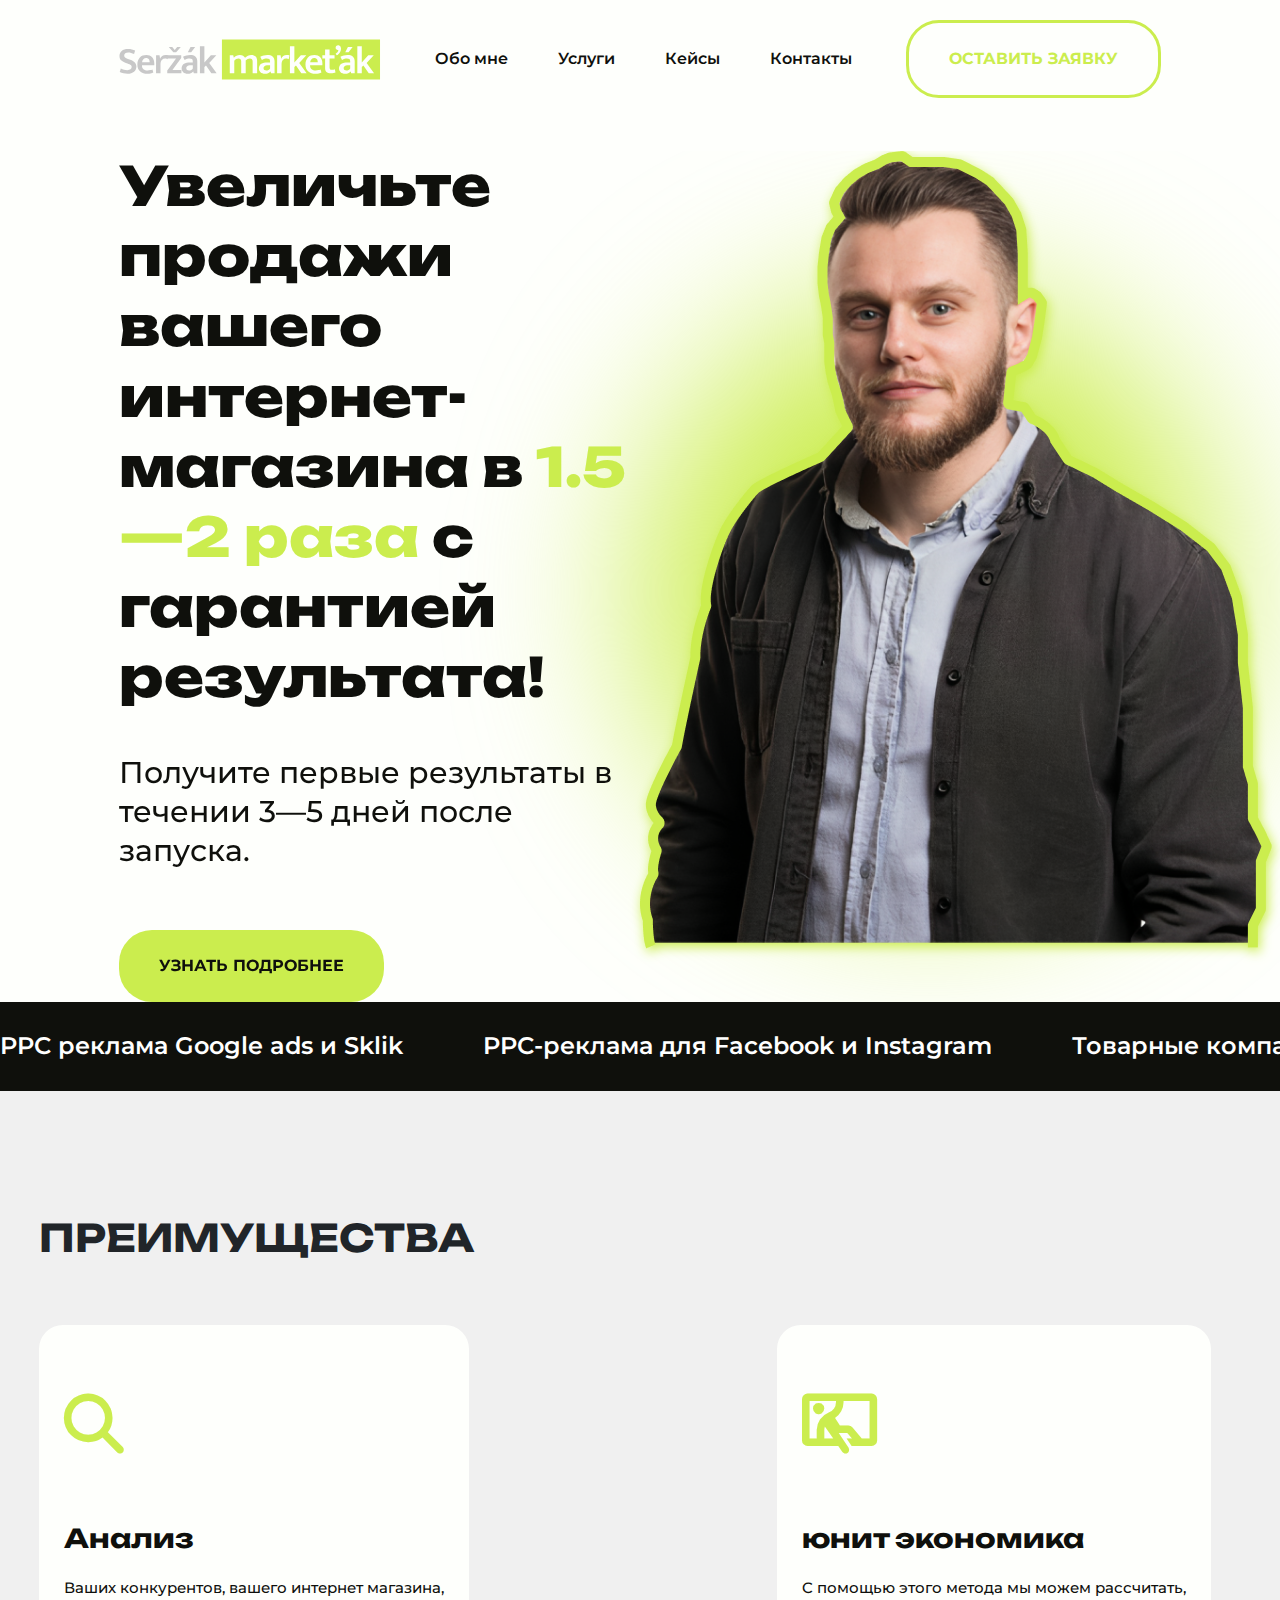
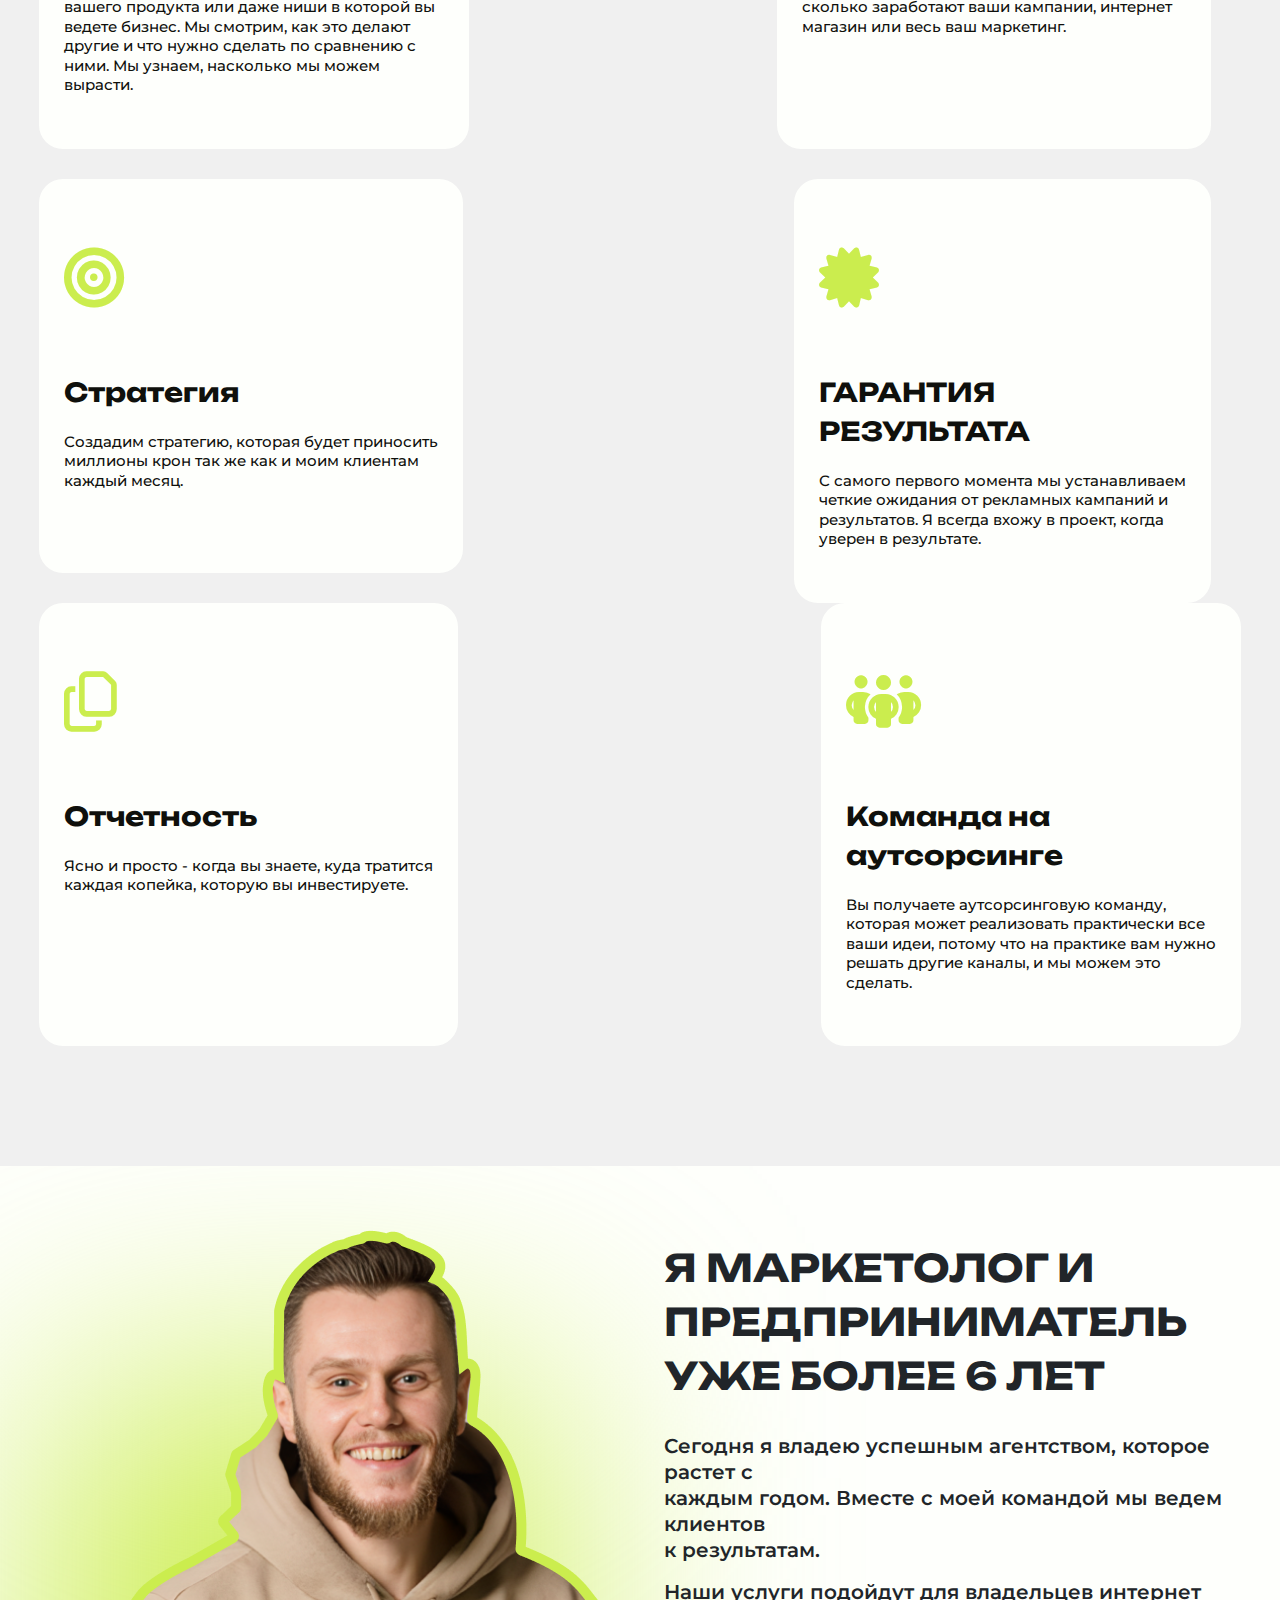
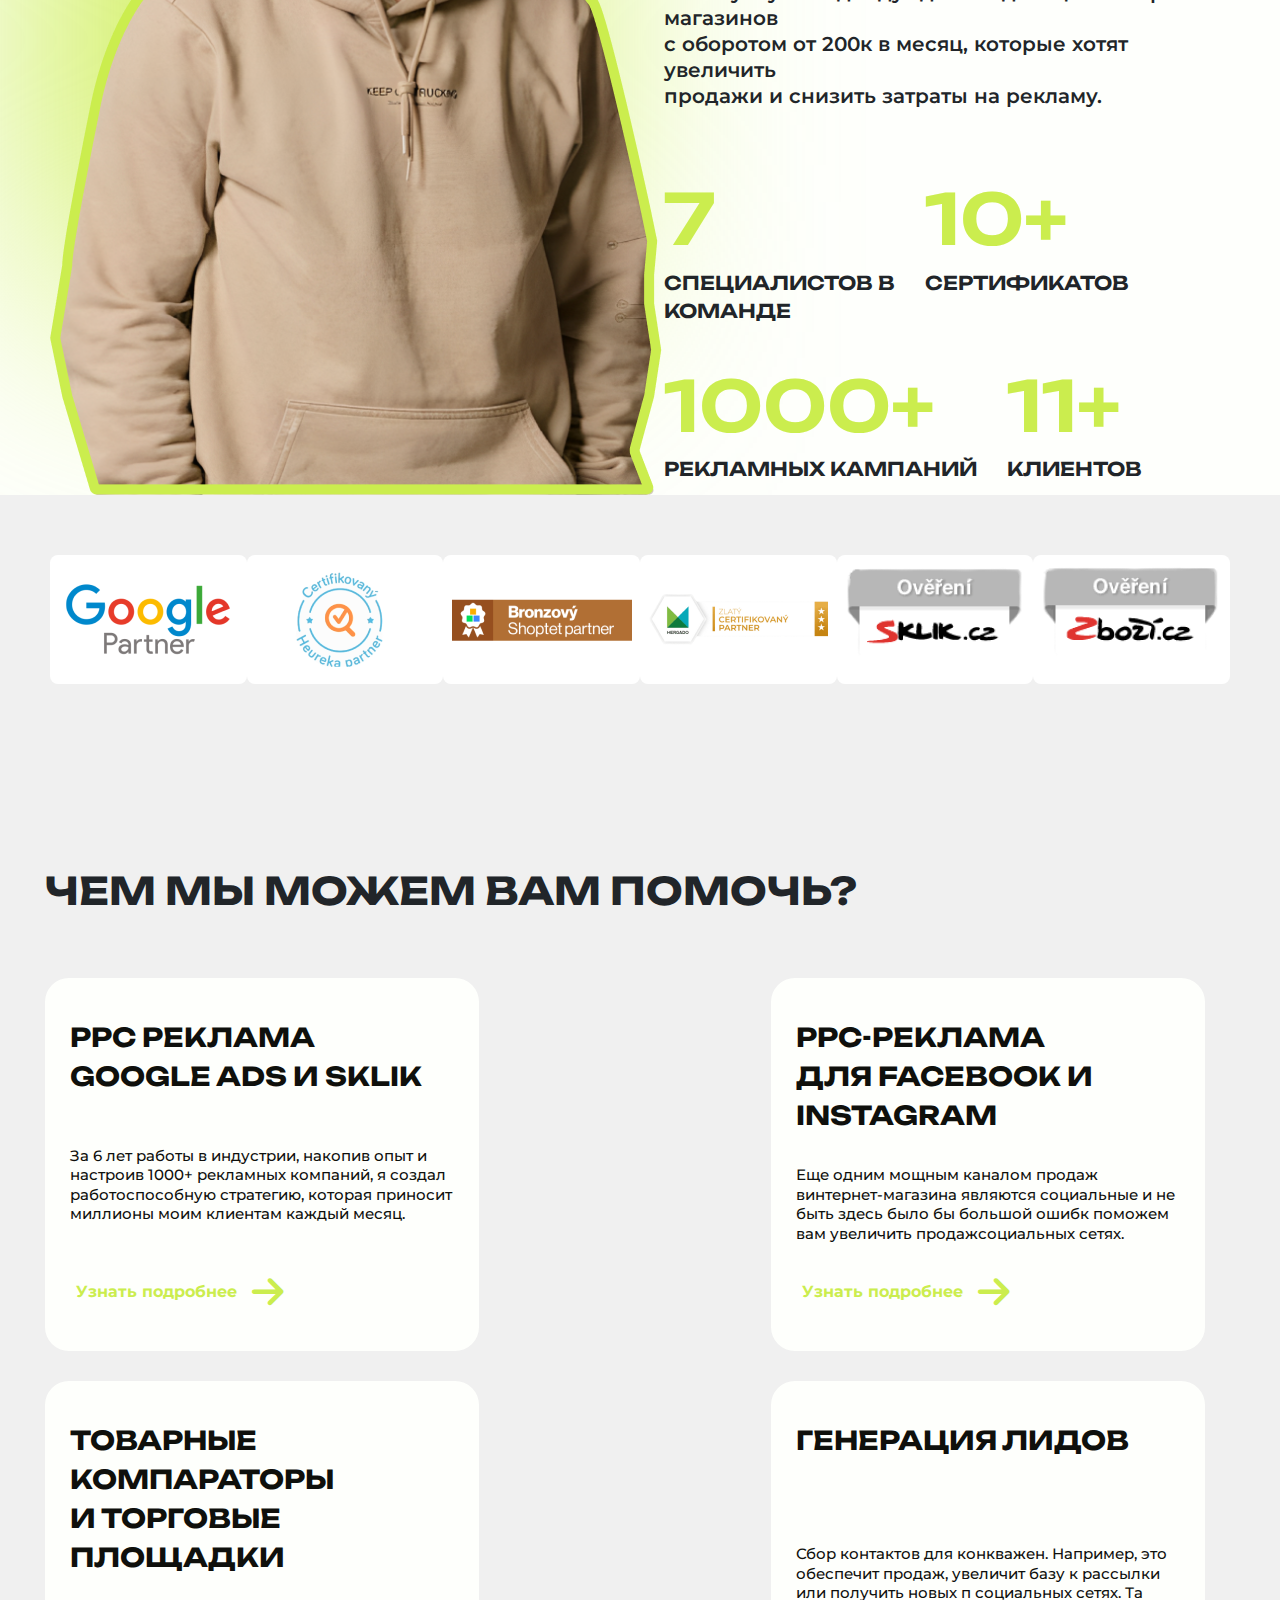
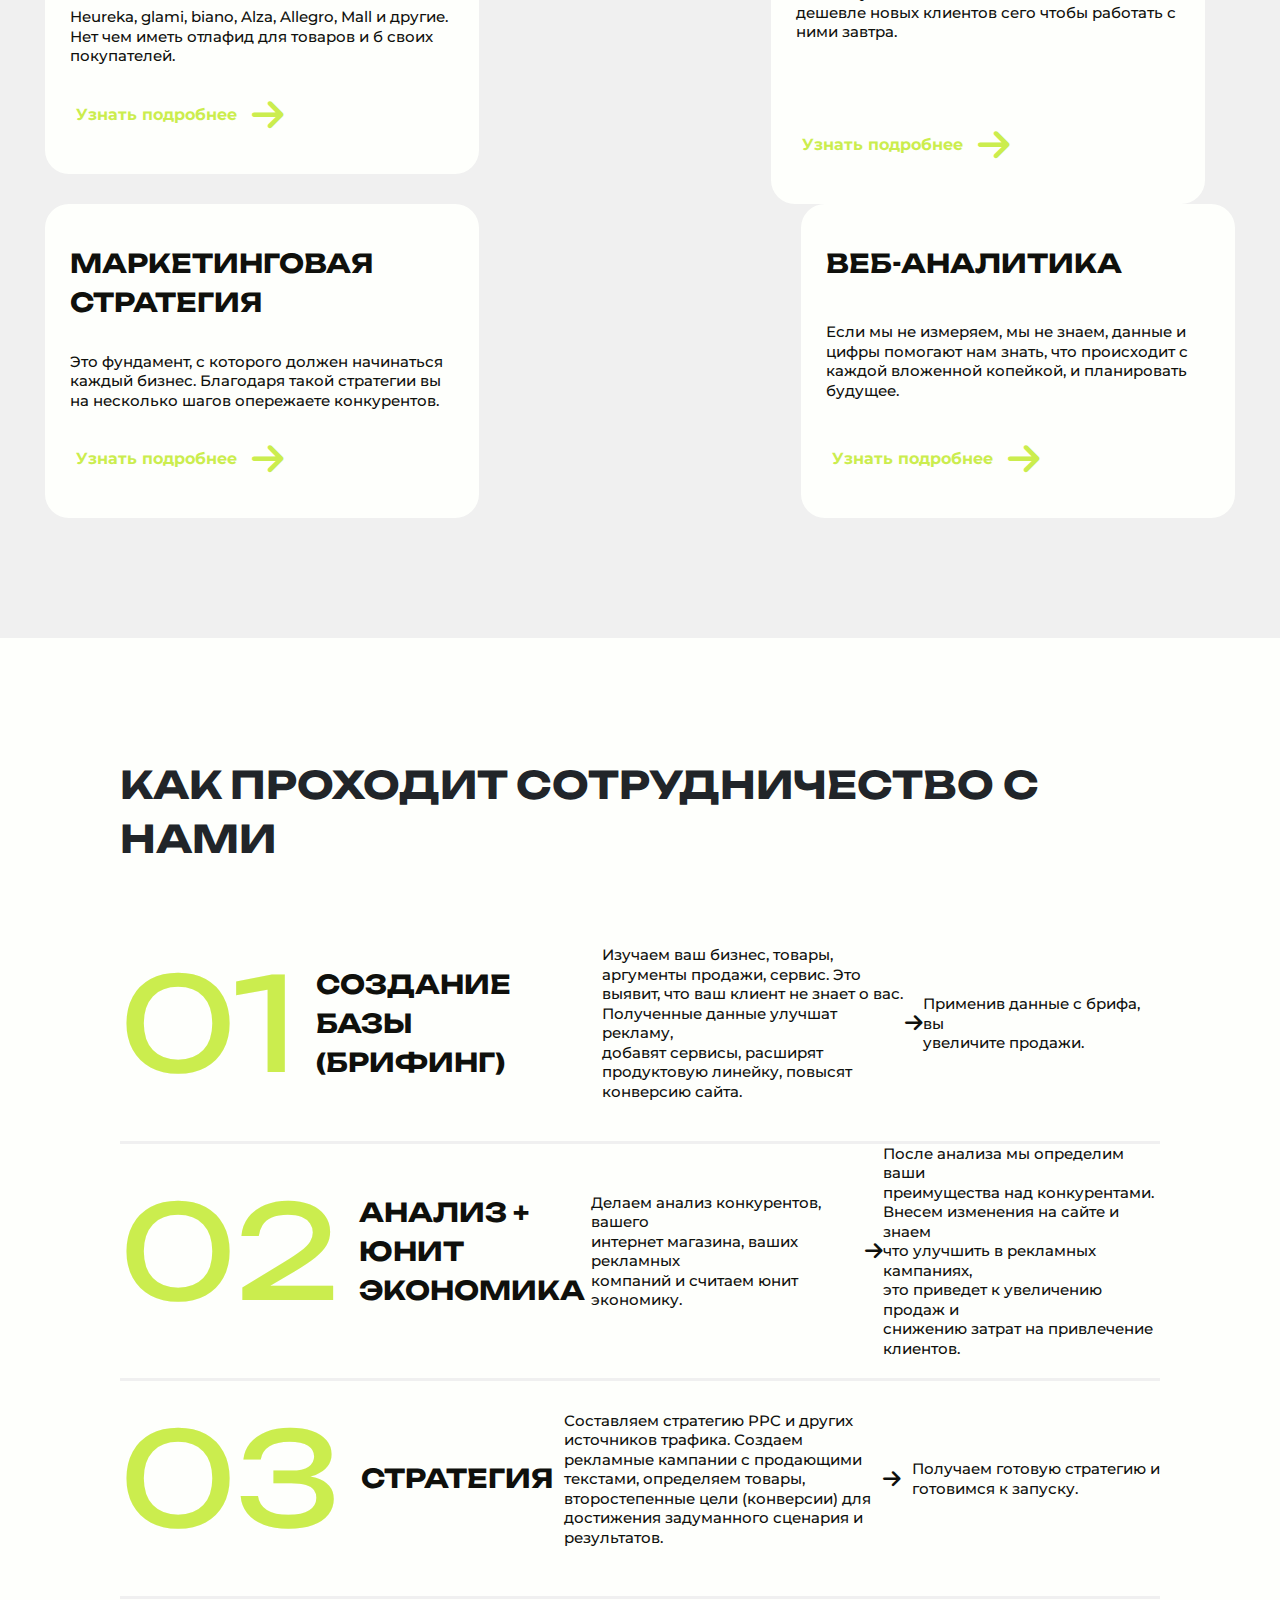
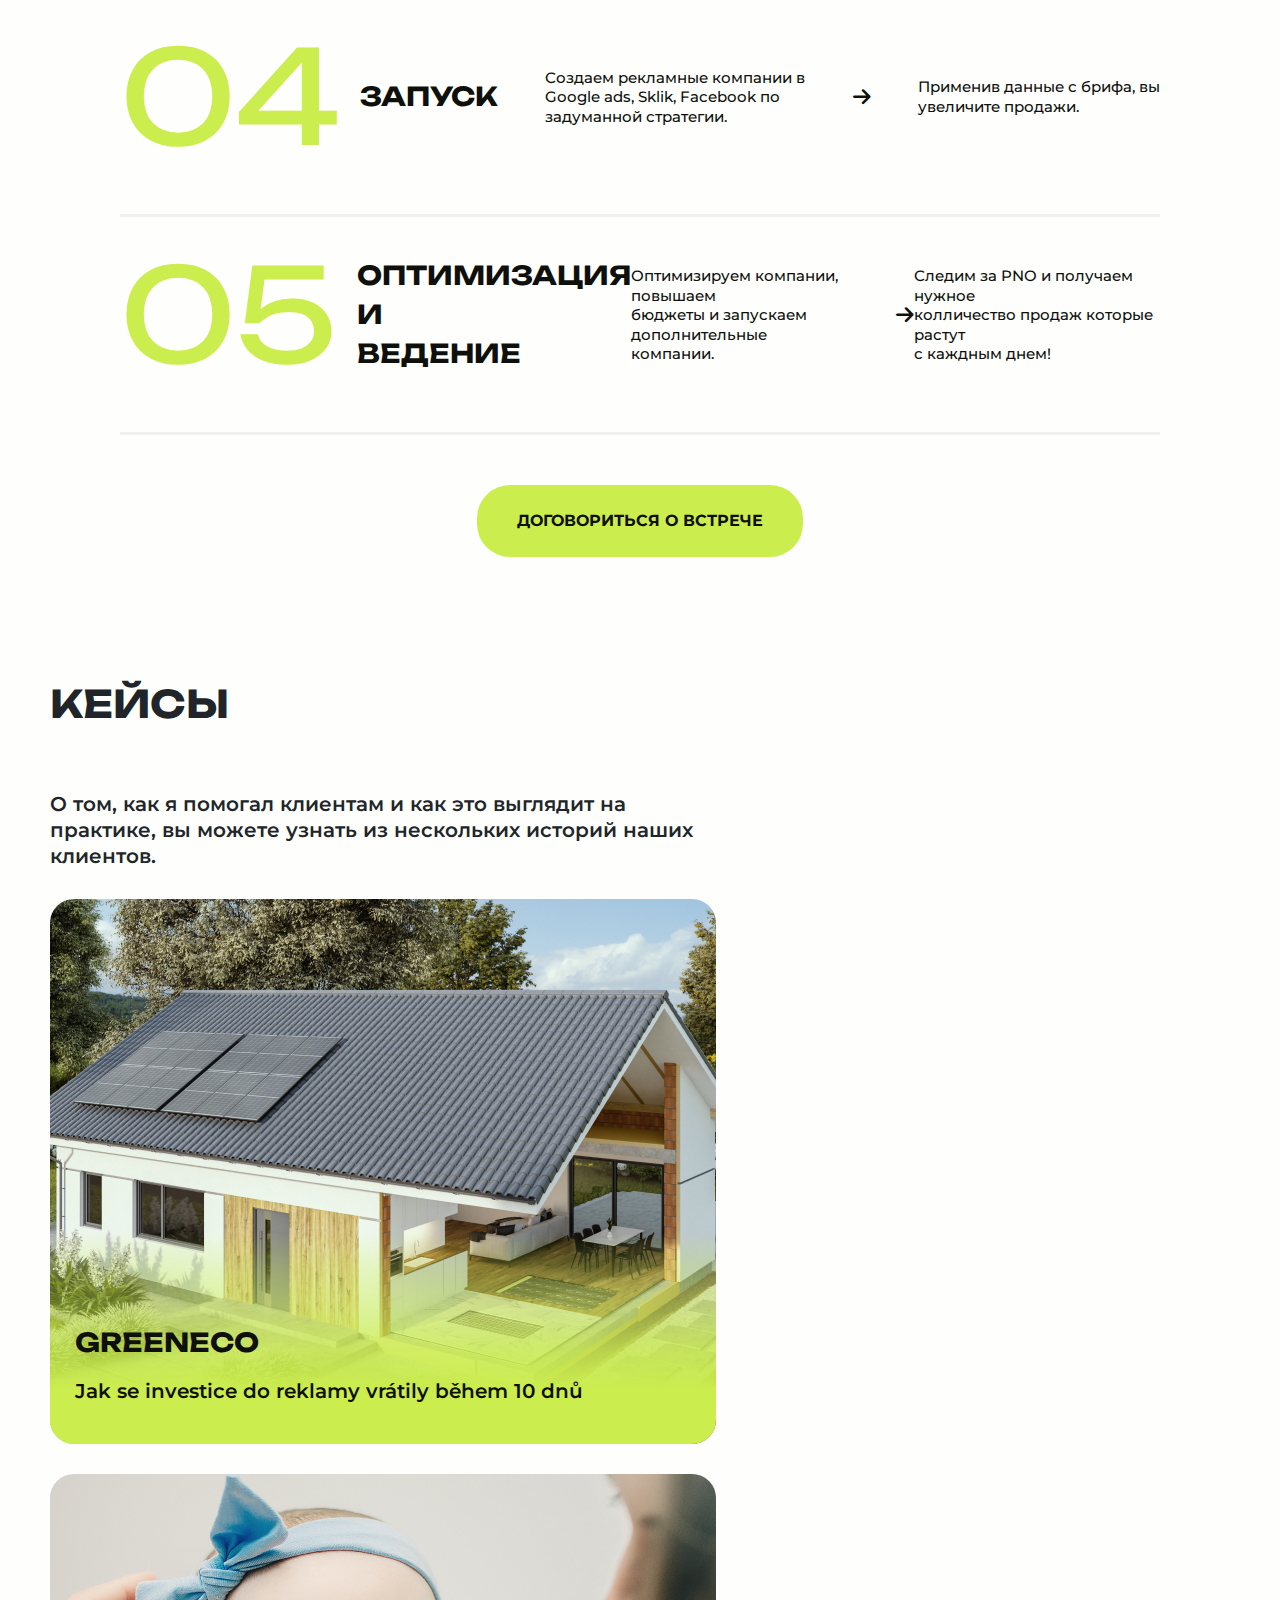
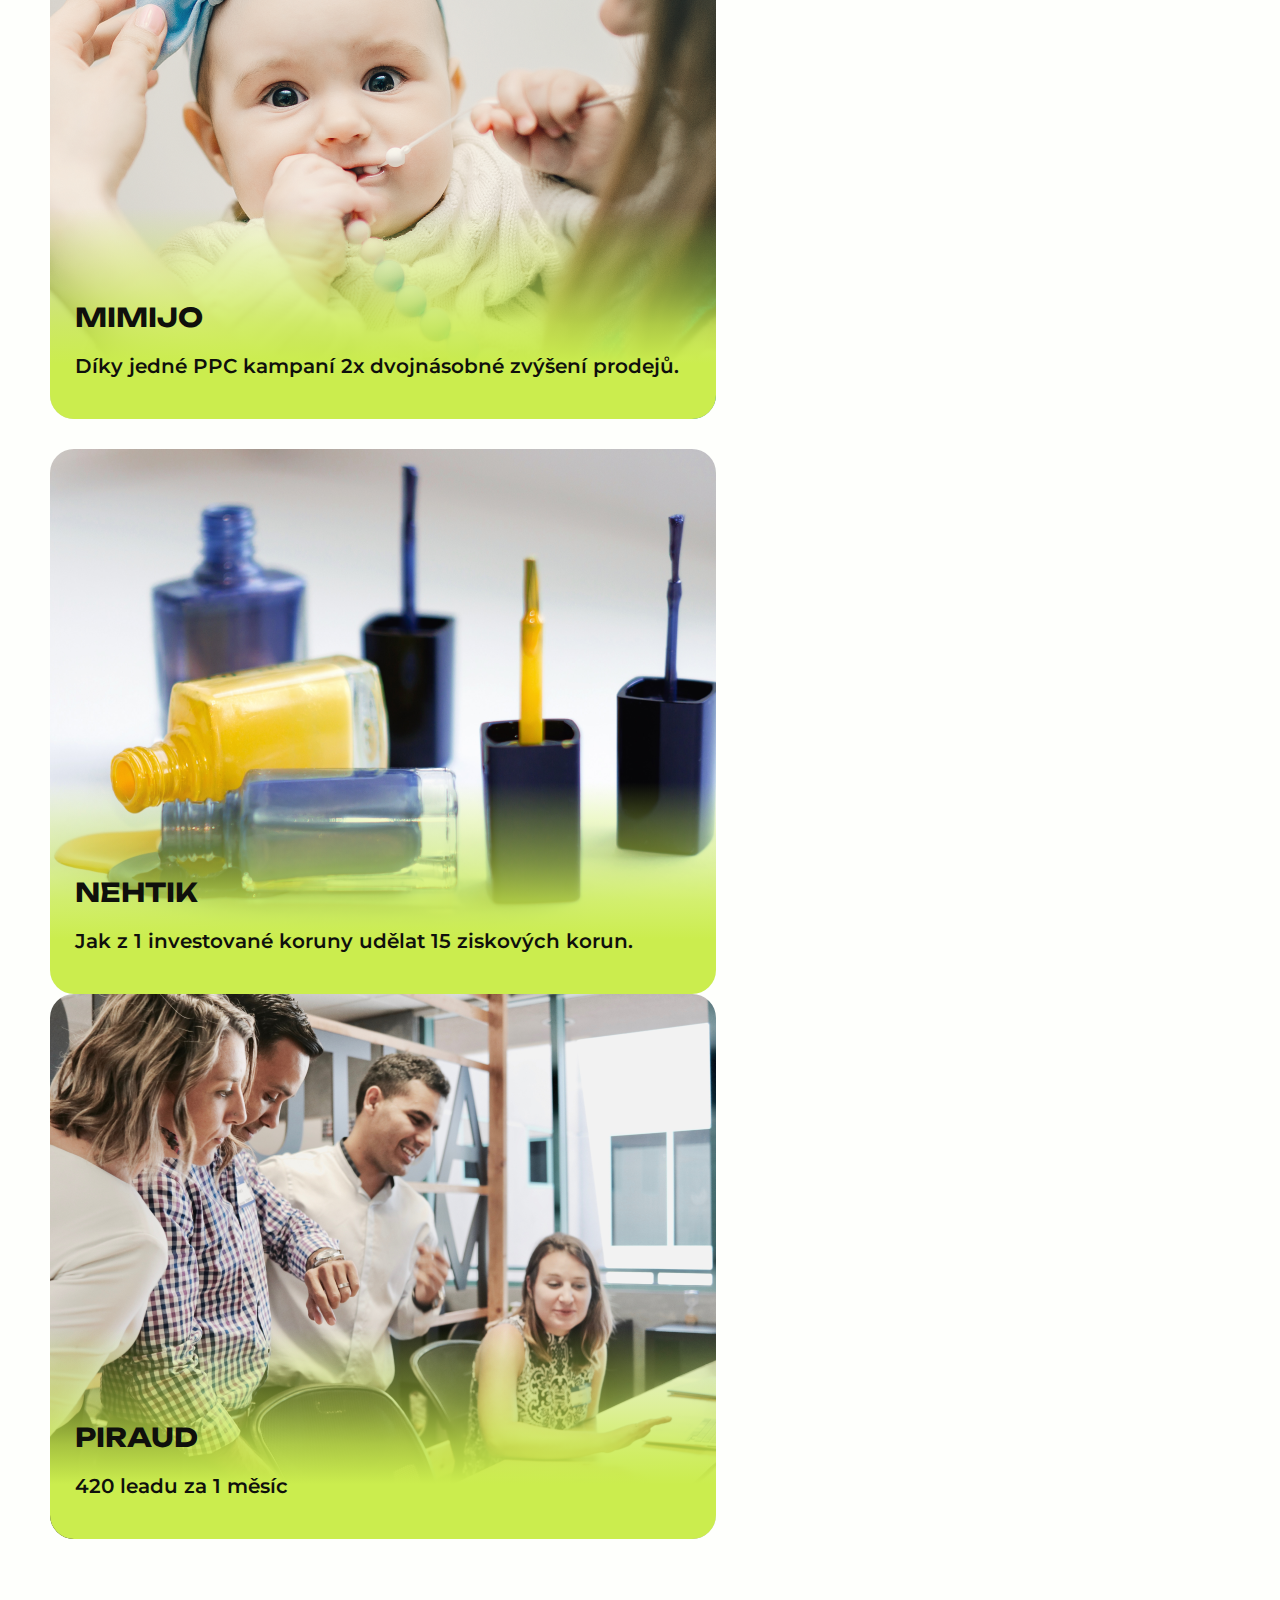
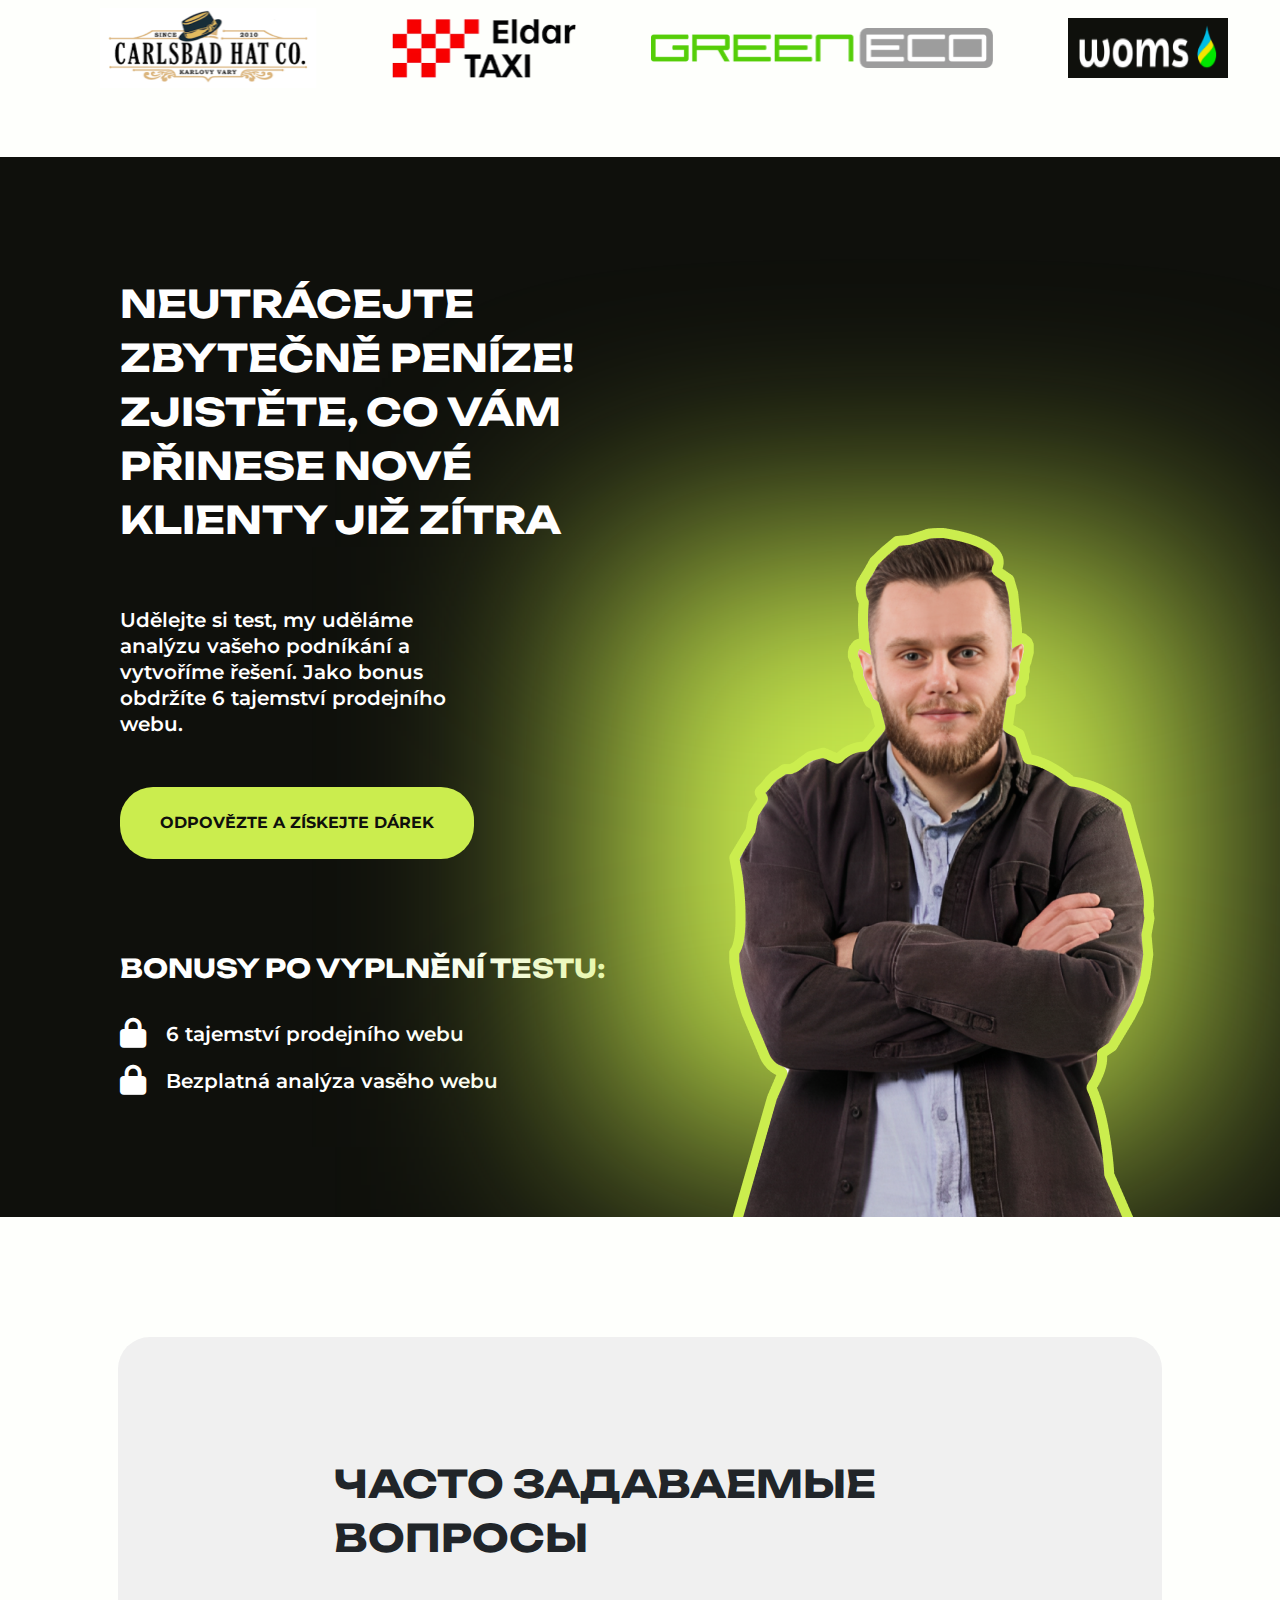
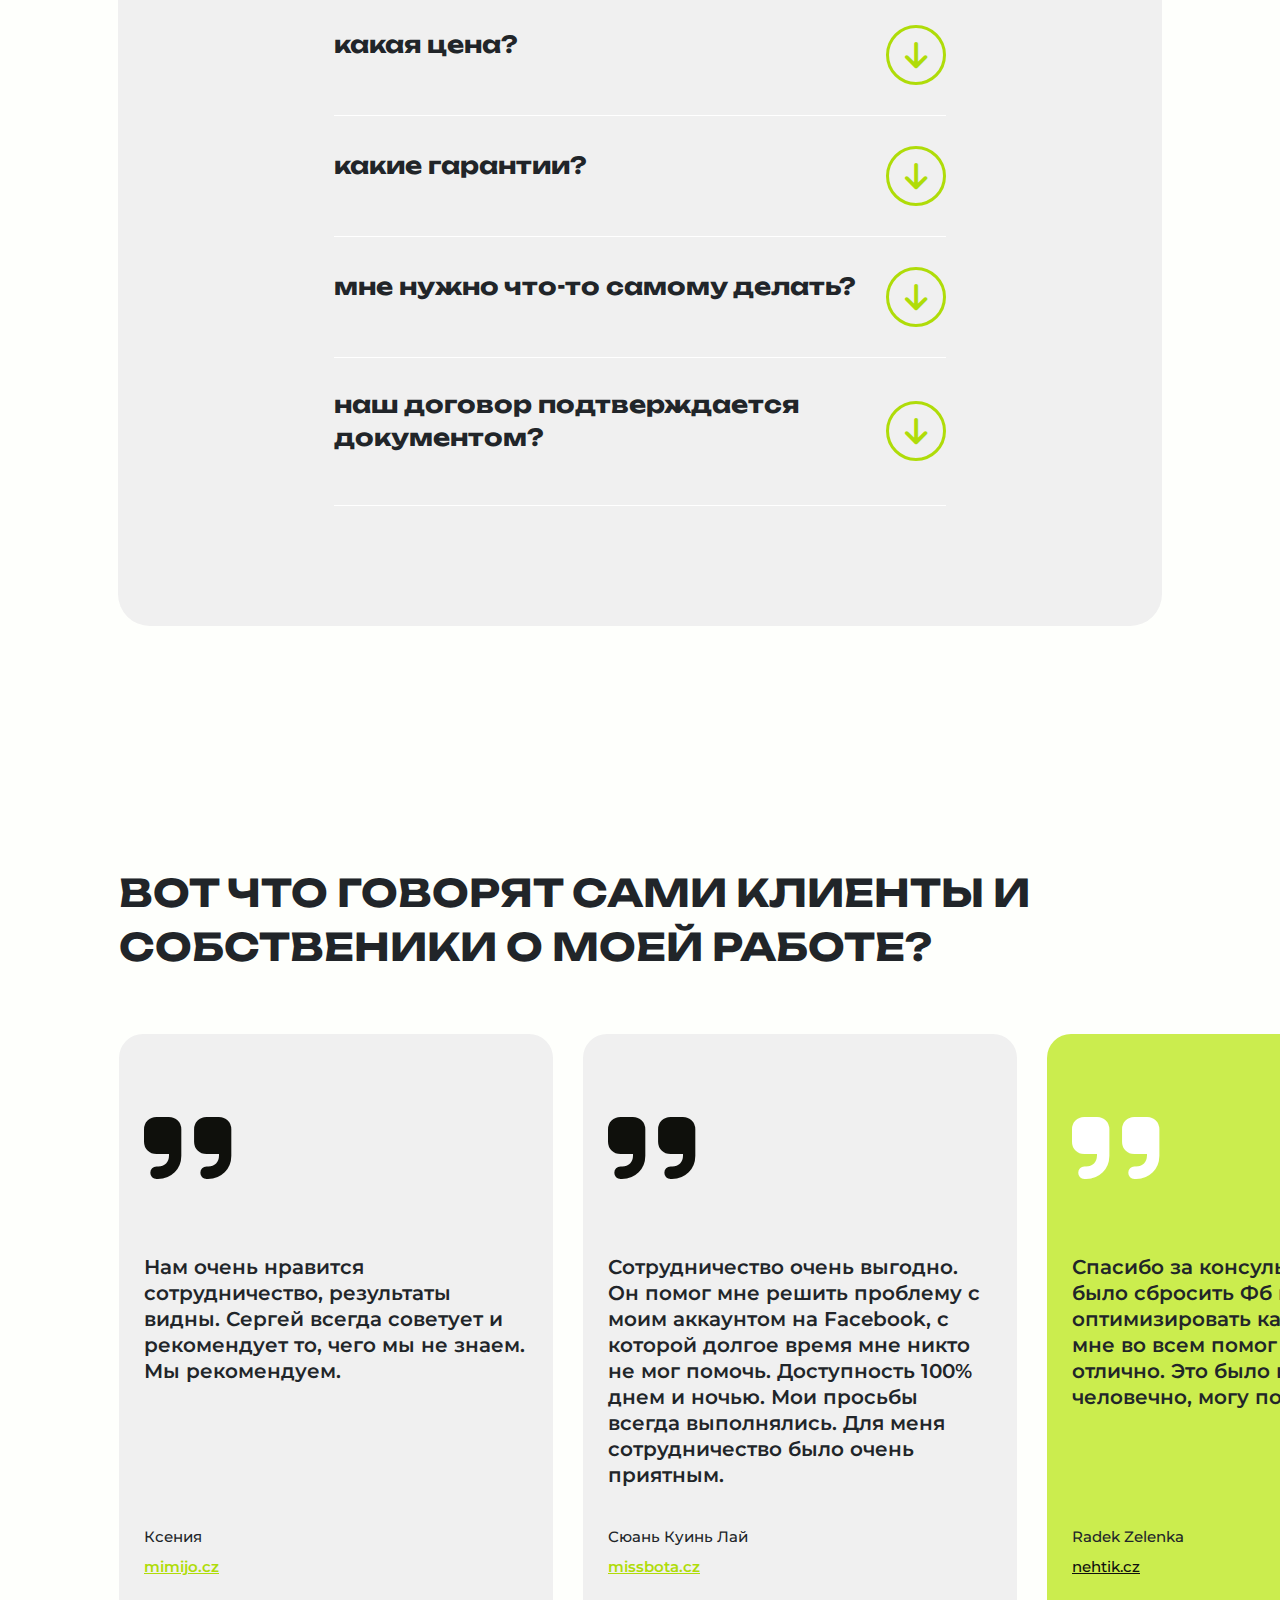
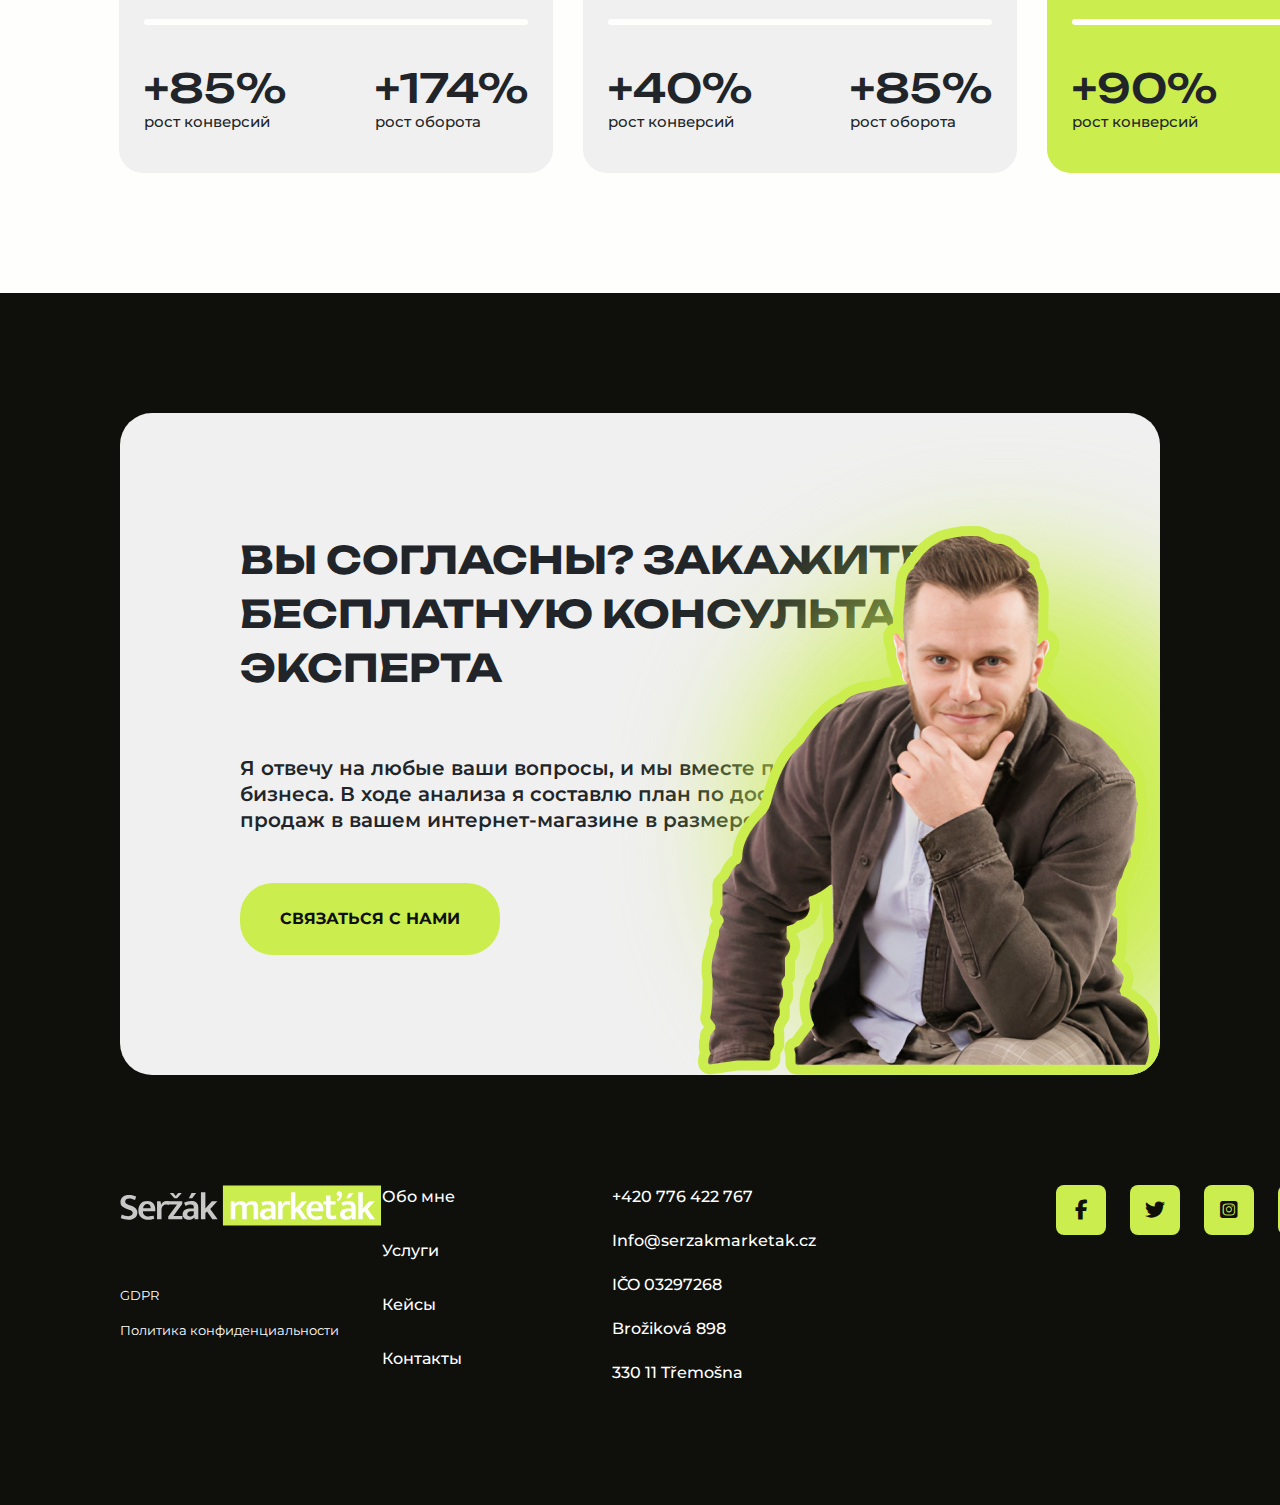
==== commit 195b3f0c: "сделанно дохуя всего" ====
--- a/index.html
+++ b/index.html
@@ -661,12 +661,357 @@
           <img src="img/sponsors2/10.png" alt="" />
         </div>
       </section>
+
+      <section class="quiz">
+        <div class="quiz-content">
+          <div class="quiz-content-text">
+            <h2 class="title-secondary color-white quiz-title">
+              Neutrácejte zbytečně peníze! <br />
+              Zjistěte, co vám přinese nové <br />
+              klienty již zítra
+            </h2>
+
+            <p class="descr-main color-white margin-bottom-50px quiz-descr">
+              Udělejte si test, my uděláme analýzu vašeho podníkání a vytvoříme
+              řešení. <br />
+              Jako bonus obdržíte 6 tajemství prodejního webu.
+            </p>
+          </div>
+
+          <button
+            class="button-main button-quiz margin-bottom-90px por-z-index-3"
+          >
+            Odpovězte a získejte dárek
+          </button>
+
+          <div class="quiz-bonusy">
+            <p class="quiz-bonusy-title">BONUSY PO VYPLNĚNÍ TESTU:</p>
+
+            <div class="quiz-bonusy-items">
+              <div class="quiz-bonusy-item">
+                <div class="quiz-bonusy-item-icon">
+                  <i class="fa-solid fa-lock"></i>
+                </div>
+
+                <div class="quiz-bonusy-item-text">
+                  6 tajemství prodejního webu
+                </div>
+              </div>
+
+              <div class="quiz-bonusy-item">
+                <div class="quiz-bonusy-item-icon">
+                  <i class="fa-solid fa-lock"></i>
+                </div>
+
+                <div class="quiz-bonusy-item-text">
+                  Bezplatná analýza vasěho webu
+                </div>
+              </div>
+            </div>
+          </div>
+        </div>
+
+        <div class="quiz-img">
+          <img src="img/quiz/Mask group.png" alt="quiz image" />
+          <div class="quiz-img-round"></div>
+        </div>
+      </section>
+
+      <section class="faq">
+        <div class="faq-container">
+          <div class="faq-title">
+            <h2 class="title-secondary">часто задаваемые вопросы</h2>
+          </div>
+
+          <div class="faq-items">
+            <div class="faq-item">
+              <div class="faq-item-text">
+                <div class="faq-item-title">
+                  <h3>какая цена?</h3>
+                </div>
+
+                <div class="faq-item-descr">
+                  <p>
+                    Цена расчитывается индивидуально в зависимости от ваших
+                    запросов хотите ли вы просто купить школу Фабию или Масерати
+                    соответсвенно от нее и цена.
+                  </p>
+                </div>
+              </div>
+
+              <div class="faq-item-button">
+                <button><i class="fa-solid fa-arrow-right"></i></button>
+              </div>
+            </div>
+
+            <div class="faq-item">
+              <div class="faq-item-text">
+                <div class="faq-item-title">
+                  <h3>какие гарантии?</h3>
+                </div>
+
+                <div class="faq-item-descr">
+                  <p>
+                    Цена расчитывается индивидуально в зависимости от ваших
+                    запросов хотите ли вы просто купить школу Фабию или Масерати
+                    соответсвенно от нее и цена.
+                  </p>
+                </div>
+              </div>
+
+              <div class="faq-item-button">
+                <button><i class="fa-solid fa-arrow-right"></i></button>
+              </div>
+            </div>
+
+            <div class="faq-item">
+              <div class="faq-item-text">
+                <div class="faq-item-title">
+                  <h3>мне нужно что-то самому делать?</h3>
+                </div>
+
+                <div class="faq-item-descr">
+                  <p>
+                    Цена расчитывается индивидуально в зависимости от ваших
+                    запросов хотите ли вы просто купить школу Фабию или Масерати
+                    соответсвенно от нее и цена.
+                  </p>
+                </div>
+              </div>
+
+              <div class="faq-item-button">
+                <button><i class="fa-solid fa-arrow-right"></i></button>
+              </div>
+            </div>
+
+            <div class="faq-item">
+              <div class="faq-item-text">
+                <div class="faq-item-title">
+                  <h3>наш договор подтверждается документом?</h3>
+                </div>
+
+                <div class="faq-item-descr">
+                  <p>
+                    Цена расчитывается индивидуально в зависимости от ваших
+                    запросов хотите ли вы просто купить школу Фабию или Масерати
+                    соответсвенно от нее и цена.
+                  </p>
+                </div>
+              </div>
+
+              <div class="faq-item-button">
+                <button><i class="fa-solid fa-arrow-right"></i></button>
+              </div>
+            </div>
+          </div>
+        </div>
+      </section>
+
+      <section class="comments">
+        <div class="comments-top">
+          <div class="title-secondary">
+            Вот что говорят сами клиенты и собственики о моей работе?
+          </div>
+
+          <div class="comments-top-slider">
+            <div class="comments-top-slider-button">
+              <i class="fa-solid fa-arrow-right"></i>
+            </div>
+
+            <div class="comments-top-slider-text">1/8</div>
+
+            <div class="comments-top-slider-button">
+              <i class="fa-solid fa-arrow-right"></i>
+            </div>
+          </div>
+        </div>
+
+        <div class="comments-bottom">
+          <div class="comments-item">
+            <div class="comments-item-quote">
+              <i class="fa-solid fa-quote-right"></i>
+            </div>
+            <p class="comments-item-text">
+              Нам очень нравится сотрудничество, результаты видны. Сергей всегда
+              советует и рекомендует то, чего мы не знаем. Мы рекомендуем.
+            </p>
+
+            <div class="comments-item-person">
+              <p class="comments-item-person-name">Ксения</p>
+
+              <a href="mailto:mimijo.cz" class="comments-item-person-link"
+                >mimijo.cz</a
+              >
+            </div>
+
+            <div class="comments-item-div"></div>
+
+            <div class="comments-item-numbers">
+              <div class="comments-item-numbers-item">
+                <p class="comments-item-numbers-item-number">+85%</p>
+                <p class="comments-item-numbers-item-text">рост конверсий</p>
+              </div>
+
+              <div class="comments-item-numbers-item">
+                <p class="comments-item-numbers-item-number">+174%</p>
+                <p class="comments-item-numbers-item-text">рост оборота</p>
+              </div>
+            </div>
+          </div>
+
+          <div class="comments-item">
+            <div class="comments-item-quote">
+              <i class="fa-solid fa-quote-right"></i>
+            </div>
+            <p class="comments-item-text">
+              Сотрудничество очень выгодно. Он помог мне решить проблему с моим
+              аккаунтом на Facebook, с которой долгое время мне никто не мог
+              помочь. Доступность 100% днем ​​и ночью. Мои просьбы всегда
+              выполнялись. Для меня сотрудничество было очень приятным.
+            </p>
+
+            <div class="comments-item-person">
+              <p class="comments-item-person-name">Сюань Куинь Лай</p>
+
+              <a href="mailto:mimijo.cz" class="comments-item-person-link"
+                >missbota.cz</a
+              >
+            </div>
+
+            <div class="comments-item-div"></div>
+
+            <div class="comments-item-numbers">
+              <div class="comments-item-numbers-item">
+                <p class="comments-item-numbers-item-number">+40%</p>
+                <p class="comments-item-numbers-item-text">рост конверсий</p>
+              </div>
+
+              <div class="comments-item-numbers-item">
+                <p class="comments-item-numbers-item-number">+85%</p>
+                <p class="comments-item-numbers-item-text">рост оборота</p>
+              </div>
+            </div>
+          </div>
+
+          <div class="comments-item comments-item__green">
+            <div class="comments-item-quote comments-item__green-quote">
+              <i class="fa-solid fa-quote-right"></i>
+            </div>
+            <p class="comments-item-text">
+              Спасибо за консультацию, нужно было сбросить Фб и оптимизировать
+              кампании. Сергей мне во всем помог и выглядит отлично. Это было
+              круто и человечно, могу порекомендовать.
+            </p>
+
+            <div class="comments-item-person">
+              <p class="comments-item-person-name">Radek Zelenka</p>
+
+              <a href="mailto:mimijo.cz" class="comments-item__green-link"
+                >nehtik.cz</a
+              >
+            </div>
+
+            <div class="comments-item-div"></div>
+
+            <div class="comments-item-numbers">
+              <div class="comments-item-numbers-item">
+                <p class="comments-item-numbers-item-number">+90%</p>
+                <p class="comments-item-numbers-item-text">рост конверсий</p>
+              </div>
+
+              <div class="comments-item-numbers-item">
+                <p class="comments-item-numbers-item-number">+105%</p>
+                <p class="comments-item-numbers-item-text">рост оборота</p>
+              </div>
+            </div>
+          </div>
+        </div>
+      </section>
+
+      <section class="form-container">
+        <div class="form">
+          <div class="form-text">
+            <h2 class="title-secondary">
+              вы согласны? Закажите бесплатную консультацию эксперта
+            </h2>
+
+            <p class="descr-main">
+              Я отвечу на любые ваши вопросы, и мы вместе проведем анализ вашего
+              бизнеса. В ходе анализа я составлю план по достижению ежемесячных
+              продаж в вашем интернет-магазине в размере 1-3-5 миллионов крон.
+            </p>
+
+            <button class="button-main">связаться с нами</button>
+          </div>
+
+          <div class="form-img">
+            <img src="img/form/1.png" alt="" />
+
+            <div class="form-img-round"></div>
+          </div>
+        </div>
+      </section>
     </main>
 
-    <footer class="footer"></footer>
+    <footer class="footer">
+      <div class="footer-logo">
+        <img src="icons/siteIcon/icon-pc.svg" alt="" />
+
+        <div class="footer-logo-text">
+          <p class="footer-logo-text-item">GDPR</p>
+          <a href="#" class="footer-logo-text-item"
+            >Политика конфиденциальности
+          </a>
+        </div>
+      </div>
+
+      <div class="footer-right">
+        <div class="footer-links">
+          <div class="footer-links-item">
+            <a href="#" class="footer-links-item-link">обо мне </a>
+            <a href="#" class="footer-links-item-link">услуги</a>
+            <a href="#" class="footer-links-item-link">Кейсы</a>
+            <a href="#" class="footer-links-item-link">Контакты </a>
+          </div>
+
+          <div class="footer-links-item">
+            <a href="#" class="footer-links-item-link">+420 776 422 767</a>
+            <a href="#" class="footer-links-item-link"
+              >info@serzakmarketak.cz
+            </a>
+            <a href="#" class="footer-links-item-link">IČO 03297268</a>
+            <a href="#" class="footer-links-item-link">Brožiková 898 </a>
+            <a href="#" class="footer-links-item-link">330 11 Třemošna </a>
+          </div>
+        </div>
+
+        <div class="footer-icons">
+          <a href="#" class="footer-icons-item">
+            <i class="fa-brands fa-facebook-f"></i>
+          </a>
+
+          <a href="#" class="footer-icons-item">
+            <i class="fa-brands fa-twitter"></i>
+          </a>
+
+          <a href="#" class="footer-icons-item">
+            <i class="fa-brands fa-square-instagram"></i>
+          </a>
+
+          <a href="#" class="footer-icons-item">
+            <i class="fa-brands fa-linkedin-in"></i>
+          </a>
+
+          <a href="#" class="footer-icons-item">
+            <i class="fa-brands fa-youtube"></i>
+          </a>
+        </div>
+      </div>
+    </footer>
 
     <script src="js/burgerlist.js"></script>
     <script src="js/cooperationSlider.js"></script>
     <script src="js/scroll.js"></script>
+    <script src="js/faq-item-button.js"></script>
   </body>
 </html>
--- a/css/style.css
+++ b/css/style.css
@@ -136,6 +136,23 @@
 /* Отступ вниз 16px */
 .margin-bottom-16px {
   margin-bottom: 1.6rem;
+}
+
+.color-white {
+  color: #fff;
+}
+
+.margin-bottom-50px {
+  margin-bottom: 5rem;
+}
+
+.margin-bottom-90px {
+  margin-bottom: 9rem;
+}
+
+.por-z-index-3 {
+  position: relative;
+  z-index: 3;
 }
 
 .button-header {
@@ -994,6 +1011,614 @@
   height: 100%;
 }
 
+.quiz-bonusy-title {
+  color: #fff;
+  font-family: "Unbounded";
+  font-weight: 700;
+  font-size: 2.6rem;
+  margin-bottom: 3rem;
+}
+@media screen and (max-width: 768px) {
+  .quiz-bonusy-title {
+    font-size: 2rem;
+    position: relative;
+    z-index: 3;
+  }
+}
+@media screen and (max-width: 360px) {
+  .quiz-bonusy-title {
+    font-size: 1.5rem;
+  }
+}
+.quiz-bonusy-item {
+  display: flex;
+  align-items: center;
+  color: #fff;
+  font-size: 2rem;
+  font-family: "Montserrat";
+  line-height: 130%;
+  font-weight: 600;
+}
+@media screen and (max-width: 768px) {
+  .quiz-bonusy-item {
+    font-size: 1.8rem;
+  }
+}
+.quiz-bonusy-item i {
+  margin-right: 2rem;
+  font-size: 3rem;
+}
+.quiz-bonusy-item:not(:last-child) {
+  margin-bottom: 1.5rem;
+}
+@media screen and (max-width: 360px) {
+  .quiz-bonusy-item {
+    font-size: 1.5rem;
+    font-weight: 500;
+  }
+  .quiz-bonusy-item i {
+    font-size: 2.5rem;
+  }
+}
+
+.faq-item {
+  display: flex;
+  justify-content: space-between;
+  align-items: center;
+  padding-bottom: 3rem;
+  border-bottom: 1px solid #fff;
+}
+.faq-item:not(:last-child) {
+  margin-bottom: 3rem;
+}
+.faq-item-title {
+  font-family: "Unbounded";
+  font-weight: 600;
+  font-size: 2rem;
+  line-height: 33.3px;
+  margin-bottom: 2rem;
+}
+@media screen and (max-width: 768px) {
+  .faq-item-title {
+    font-size: 1.6rem;
+  }
+}
+@media screen and (max-width: 360px) {
+  .faq-item-title {
+    font-size: 1.4rem;
+  }
+}
+.faq-item-descr {
+  font-family: "Montserrat";
+  font-weight: 500;
+  font-size: 1.5rem;
+  line-height: 130%;
+  width: 78rem;
+  display: none;
+  width: 100%;
+}
+.faq-item-descr__active {
+  display: block;
+}
+.faq-item-button button {
+  background: none;
+  border-radius: 1000rem;
+  border: 3px solid #AFDC09;
+  color: #AFDC09;
+  width: 6rem;
+  height: 6rem;
+}
+@media screen and (max-width: 360px) {
+  .faq-item-button button {
+    width: 4rem;
+    height: 4rem;
+  }
+}
+.faq-item-button button:focus {
+  outline: none;
+}
+.faq-item-button button:hover i {
+  transform: rotate(45deg);
+}
+.faq-item-button button:active i {
+  transform: rotate(90deg);
+}
+.faq-item-button button i {
+  transform: rotate(90deg);
+  font-size: 3rem;
+  transition: all 0.3s;
+}
+@media screen and (max-width: 360px) {
+  .faq-item-button button i {
+    font-size: 2rem;
+  }
+}
+.faq-item-button__active button i {
+  transform: rotate(-90deg);
+}
+
+.comments {
+  padding: 12rem 11.9rem;
+}
+.comments-top > .title-secondary {
+  width: 1007px;
+}
+.comments-top {
+  display: flex;
+  justify-content: space-between;
+  align-items: center;
+}
+
+.comments-top-slider {
+  display: flex;
+  justify-content: space-between;
+  align-items: center;
+}
+@media screen and (max-width: 360px) {
+  .comments-top-slider {
+    justify-content: center;
+    order: 3;
+    flex: 1;
+  }
+}
+.comments-top-slider-text {
+  font-family: "Montserrat";
+  font-weight: 500;
+  font-size: 3rem;
+  line-height: 130%;
+  margin-right: 2.4rem;
+}
+@media screen and (max-width: 360px) {
+  .comments-top-slider-text {
+    font-size: 2rem;
+  }
+}
+.comments-top-slider-button {
+  border: 3px solid #AFDC09;
+  border-radius: 100rem;
+  font-size: 3.5rem;
+  padding: 0.4rem 1.3rem;
+  color: #AFDC09;
+  transition: all 0.3s;
+}
+@media screen and (max-width: 360px) {
+  .comments-top-slider-button {
+    width: 4rem;
+    height: 4rem;
+    font-size: 2rem;
+    padding: none;
+    display: flex;
+    justify-content: center;
+    align-items: center;
+  }
+}
+.comments-top-slider-button:hover {
+  background: #AFDC09;
+  color: #fff;
+}
+.comments-top-slider-button:active {
+  color: #AFDC09;
+  background: none;
+}
+.comments-top-slider-button:nth-child(1) {
+  margin-right: 2.4rem;
+  display: none;
+}
+.comments-top-slider-button:nth-child(1) i {
+  transform: rotate(-180deg);
+}
+
+.comments-item {
+  background: #F0F0F0;
+  border-radius: 2.4rem;
+  display: flex;
+  flex-direction: column;
+  justify-content: space-between;
+  padding: 4rem 2.5rem;
+  font-family: "Montserrat";
+}
+@media screen and (max-width: 768px) {
+  .comments-item {
+    padding: 4rem 1.5rem;
+  }
+  .comments-item:not(:last-child) {
+    margin-right: 1.4rem !important;
+  }
+  .comments-item:nth-child(2) {
+    margin-right: 0 !important;
+  }
+}
+@media screen and (max-width: 360px) {
+  .comments-item {
+    padding: 2rem 1rem;
+    order: 2;
+    margin-right: 0;
+  }
+}
+.comments-item:nth-child(1) > .comments-item-text {
+  margin-bottom: 14.3rem;
+}
+@media screen and (max-width: 768px) {
+  .comments-item:nth-child(1) > .comments-item-text {
+    margin-bottom: 13rem;
+  }
+}
+@media screen and (max-width: 360px) {
+  .comments-item:nth-child(1) > .comments-item-text {
+    margin-bottom: 3rem;
+  }
+}
+.comments-item:nth-child(2) > .comments-item-text {
+  margin-bottom: 3.9rem;
+}
+@media screen and (max-width: 768px) {
+  .comments-item:nth-child(2) > .comments-item-text {
+    margin-bottom: 3rem;
+  }
+}
+@media screen and (max-width: 360px) {
+  .comments-item:nth-child(2) {
+    display: none;
+  }
+}
+.comments-item:nth-child(3) > .comments-item-text {
+  margin-bottom: 11.7rem;
+}
+.comments-item:not(:last-child) {
+  margin-right: 3rem;
+}
+.comments-item__green {
+  background: #CBED4E;
+}
+@media screen and (max-width: 768px) {
+  .comments-item__green {
+    display: none;
+  }
+}
+.comments-item__green-quote {
+  color: #fff !important;
+}
+.comments-item__green-link {
+  color: #0F100C;
+  font-size: 1.5rem;
+  font-weight: 500;
+  text-decoration: underline;
+}
+.comments-item__green-link:hover {
+  color: #fff;
+}
+.comments-item__green-link:active {
+  color: #0F100C;
+}
+.comments-item-quote {
+  margin-bottom: 3rem;
+  font-size: 10rem;
+  color: #0F100C;
+}
+.comments-item-text {
+  font-weight: 600;
+  font-size: 20px;
+  line-height: 130%;
+  width: 38.4rem;
+}
+@media screen and (max-width: 768px) {
+  .comments-item-text {
+    font-size: 1.8rem;
+    width: 32.3rem;
+  }
+}
+@media screen and (max-width: 360px) {
+  .comments-item-text {
+    font-size: 1.7rem;
+    width: 31rem;
+  }
+}
+.comments-item-person {
+  font-size: 1.5rem;
+  margin-bottom: 4rem;
+}
+@media screen and (max-width: 360px) {
+  .comments-item-person {
+    margin-bottom: 3rem;
+  }
+}
+.comments-item-person-name {
+  font-weight: 500;
+  line-height: 130%;
+  margin-bottom: 1rem;
+}
+.comments-item-person-link {
+  color: #AFDC09;
+  font-weight: 600;
+  transition: all 0.3s;
+  text-decoration: underline;
+}
+.comments-item-person-link:hover {
+  color: #0F100C;
+}
+.comments-item-person-link:active {
+  color: #AFDC09;
+}
+.comments-item-div {
+  width: 100%;
+  border: 3px solid #FEFFFC;
+  margin-bottom: 4rem;
+  border-radius: 2rem;
+}
+@media screen and (max-width: 360px) {
+  .comments-item-div {
+    margin-bottom: 3rem;
+  }
+}
+.comments-item-numbers {
+  display: flex;
+  justify-content: space-between;
+}
+.comments-item-numbers-item-number {
+  font-family: "Unbounded";
+  font-size: 4rem;
+  font-weight: 500;
+  line-height: 115%;
+  letter-spacing: 2%;
+}
+@media screen and (max-width: 360px) {
+  .comments-item-numbers-item-number {
+    font-size: 3.4rem;
+  }
+}
+.comments-item-numbers-item-text {
+  font-size: 1.5rem;
+  font-weight: 500;
+}
+
+.form {
+  background: #F0F0F0;
+  display: flex;
+  justify-content: space-between;
+  border-radius: 3.2rem;
+  padding: 12rem 0 12rem 12rem;
+  position: relative;
+  overflow: hidden;
+}
+@media screen and (max-width: 768px) {
+  .form {
+    padding: 12rem 1.5rem;
+  }
+}
+@media screen and (max-width: 360px) {
+  .form {
+    padding: 6rem 1.5rem;
+    flex-direction: column;
+    height: 76rem;
+  }
+}
+.form-img {
+  position: absolute;
+  right: 0;
+  bottom: 0;
+}
+.form-img img {
+  z-index: 2;
+  position: absolute;
+  bottom: 0;
+  right: 0;
+}
+@media screen and (max-width: 768px) {
+  .form-img img {
+    width: 36.9rem;
+    height: 43.4rem;
+  }
+}
+@media screen and (max-width: 360px) {
+  .form-img img {
+    width: 24.8rem;
+    height: 29.6rem;
+    right: 4rem;
+    bottom: -6rem;
+  }
+}
+.form-img-round {
+  width: 50rem;
+  height: 50rem;
+  background: #CBED4E;
+  border-radius: 100rem;
+  filter: blur(66px);
+  position: absolute;
+  bottom: 0;
+  right: -9.3rem;
+  z-index: 1;
+}
+@media screen and (max-width: 768px) {
+  .form-img-round {
+    width: 41rem;
+    height: 41rem;
+    filter: blur(54px);
+  }
+}
+@media screen and (max-width: 360px) {
+  .form-img-round {
+    width: 27.4rem;
+    height: 27.4rem;
+    filter: blur(36px);
+    right: 1rem;
+    bottom: -7rem;
+  }
+}
+.form-text {
+  width: 80rem;
+}
+.form-text > .descr-main {
+  margin-bottom: 5rem;
+}
+@media screen and (max-width: 768px) {
+  .form-text > .descr-main {
+    width: 34.3rem;
+  }
+}
+@media screen and (max-width: 360px) {
+  .form-text > .descr-main {
+    width: 30rem;
+    margin-bottom: 3rem;
+  }
+}
+
+.footer {
+  background: #0F100C;
+  padding: 12rem;
+  display: flex;
+  justify-content: space-between;
+}
+@media screen and (max-width: 768px) {
+  .footer {
+    padding: 12rem 2.4rem;
+  }
+}
+@media screen and (max-width: 360px) {
+  .footer {
+    flex-direction: column;
+  }
+}
+.footer-right {
+  display: flex;
+  justify-content: space-between;
+}
+@media screen and (max-width: 768px) {
+  .footer-right {
+    flex-direction: column;
+  }
+}
+.footer-logo {
+  display: flex;
+  flex-direction: column;
+}
+.footer-logo img {
+  margin-bottom: 6rem;
+}
+@media screen and (max-width: 768px) {
+  .footer-logo img {
+    margin-bottom: 17.6rem;
+  }
+}
+@media screen and (max-width: 360px) {
+  .footer-logo img {
+    margin-bottom: 4.5rem;
+  }
+}
+.footer-logo-text-item {
+  color: #fff;
+  font-family: "Montserrat";
+  font-size: 1.3rem;
+}
+@media screen and (max-width: 360px) {
+  .footer-logo-text-item {
+    order: 4;
+  }
+}
+.footer-logo-text-item:nth-child(2):hover {
+  color: #CBED4E;
+  text-decoration: none;
+}
+.footer-logo-text-item:nth-child(2):active {
+  color: #fff;
+}
+.footer-logo-text-item:not(:last-child) {
+  margin-bottom: 1.6rem;
+}
+.footer-links {
+  display: flex;
+  justify-content: space-between;
+  margin-right: 24rem;
+}
+@media screen and (max-width: 768px) {
+  .footer-links {
+    margin-right: 0;
+  }
+}
+@media screen and (max-width: 360px) {
+  .footer-links {
+    margin-bottom: 6rem;
+  }
+}
+.footer-links-item {
+  display: flex;
+  flex-direction: column;
+}
+.footer-links-item:not(:last-child) {
+  margin-right: 15rem;
+}
+@media screen and (max-width: 768px) {
+  .footer-links-item:not(:last-child) {
+    margin-right: 9.4rem;
+  }
+}
+@media screen and (max-width: 360px) {
+  .footer-links-item:not(:last-child) {
+    margin-right: 5.2rem;
+  }
+}
+.footer-links-item:nth-child(2) > .footer-links-item-link:not(:last-child) {
+  margin-bottom: 2rem;
+}
+.footer-links-item-link::first-letter {
+  text-transform: uppercase;
+}
+.footer-links-item-link {
+  color: #fff;
+  font-family: "Montserrat";
+  font-size: 1.6rem;
+  font-weight: 500;
+  transition: all 0.3s;
+}
+.footer-links-item-link:hover {
+  opacity: 0.7;
+  color: #fff;
+  text-decoration: none;
+}
+.footer-links-item-link:active {
+  opacity: 1;
+  color: #CBED4E;
+}
+.footer-links-item-link:not(:last-child) {
+  margin-bottom: 3rem;
+}
+.footer-icons {
+  display: flex;
+}
+.footer-icons-item {
+  background: #CBED4E;
+  width: 5rem;
+  height: 5rem;
+  display: flex;
+  justify-content: center;
+  align-items: center;
+  border-radius: 0.8rem;
+  color: #0F100C;
+  font-size: 2rem;
+  transition: all 0.3s;
+}
+@media screen and (max-width: 360px) {
+  .footer-icons-item {
+    width: 4rem;
+    height: 4rem;
+  }
+}
+.footer-icons-item:hover {
+  color: #0F100C;
+  text-decoration: none;
+  background: #D9F280;
+}
+.footer-icons-item:active {
+  background: #AFDC09;
+}
+.footer-icons-item:not(:last-child) {
+  margin-right: 2.4rem;
+}
+@media screen and (max-width: 360px) {
+  .footer-icons-item:not(:last-child) {
+    margin-right: 1.5rem;
+  }
+}
+
 .header {
   padding: 2rem 11.9rem 5.3rem 11.9rem;
   display: flex;
@@ -1409,4 +2034,202 @@
   }
 }
 
+.quiz {
+  display: flex;
+  justify-content: space-between;
+  background: #0F100C;
+  padding: 12rem 5.9rem 0 12rem;
+  position: relative;
+  overflow: hidden;
+  padding-bottom: 12rem;
+}
+@media screen and (max-width: 768px) {
+  .quiz {
+    padding: 12rem 2.4rem;
+    padding-right: 0rem;
+  }
+}
+@media screen and (max-width: 360px) {
+  .quiz {
+    display: block;
+    padding: 6rem 1.5rem 0 1.5rem;
+    padding-bottom: 39rem;
+  }
+}
+.quiz-title {
+  position: relative;
+  width: 50rem;
+  z-index: 3;
+}
+.quiz-title br {
+  display: none;
+}
+@media screen and (max-width: 360px) {
+  .quiz-title {
+    width: 100%;
+  }
+}
+.quiz-descr {
+  width: 35rem;
+  position: relative;
+  z-index: 4;
+}
+.quiz-descr br {
+  display: none;
+}
+.quiz-img {
+  position: absolute;
+  right: 0;
+  top: 20rem;
+}
+.quiz-img img {
+  position: absolute;
+  z-index: 2;
+  right: 12.5rem;
+  top: 17rem;
+}
+@media screen and (max-width: 768px) {
+  .quiz-img img {
+    width: 33.5rem;
+    height: 58.5rem;
+    bottom: 0rem;
+    right: 0.8rem;
+  }
+}
+@media screen and (max-width: 360px) {
+  .quiz-img img {
+    position: relative;
+    width: 21.8rem;
+    height: 40rem;
+    right: 7rem;
+    top: 45.8rem;
+  }
+}
+.quiz-img-round {
+  position: absolute;
+  top: 19rem;
+  right: 8rem;
+  width: 60rem;
+  height: 60rem;
+  background: #CBED4E;
+  filter: blur(120px);
+  z-index: 1;
+}
+@media screen and (max-width: 768px) {
+  .quiz-img-round {
+    width: 46.5rem;
+    height: 46.5rem;
+    filter: blur(93px);
+    right: -8rem;
+  }
+}
+@media screen and (max-width: 360px) {
+  .quiz-img-round {
+    width: 31.5rem;
+    height: 31.5rem;
+    filter: blur(69px);
+    right: 3rem;
+    top: 50rem;
+  }
+}
+
+.faq {
+  padding: 12rem 11.8rem;
+}
+@media screen and (max-width: 768px) {
+  .faq {
+    padding: 11.8rem 2.4rem;
+  }
+}
+@media screen and (max-width: 360px) {
+  .faq {
+    padding: 6rem 1.4rem;
+  }
+}
+@media screen and (max-width: 360px) {
+  .faq-title > .title-secondary {
+    width: 31rem;
+  }
+}
+.faq-container {
+  background: #F0F0F0;
+  border-radius: 3.2rem;
+  padding: 12rem 21.6rem;
+}
+@media screen and (max-width: 768px) {
+  .faq-container {
+    padding: 12rem 2rem;
+  }
+}
+@media screen and (max-width: 360px) {
+  .faq-container {
+    padding: 6rem 1rem;
+  }
+}
+
+.comments {
+  display: flex;
+  flex-direction: column;
+  flex-wrap: wrap;
+}
+@media screen and (max-width: 768px) {
+  .comments {
+    padding: 12rem 2.4rem;
+  }
+}
+@media screen and (max-width: 360px) {
+  .comments {
+    padding: 6rem 1.5rem;
+    overflow: hidden;
+  }
+}
+@media screen and (max-width: 768px) {
+  .comments-top {
+    width: 100%;
+  }
+}
+@media screen and (max-width: 360px) {
+  .comments-top {
+    display: flex;
+    flex-direction: column;
+  }
+}
+@media screen and (max-width: 768px) {
+  .comments-top > .title-secondary {
+    width: 47.8rem;
+  }
+}
+@media screen and (max-width: 360px) {
+  .comments-top > .title-secondary {
+    width: 33rem;
+    order: 1;
+  }
+}
+.comments-bottom {
+  display: flex;
+  justify-content: space-between;
+  align-items: center;
+}
+@media screen and (max-width: 768px) {
+  .comments-bottom {
+    justify-content: left;
+  }
+}
+
+.form-container {
+  background: #0F100C;
+  margin-bottom: -1rem;
+  padding: 12rem 12rem 0 12rem;
+}
+@media screen and (max-width: 768px) {
+  .form-container {
+    padding: 2.4rem 2.4rem 0 2.4rem;
+  }
+}
+@media screen and (max-width: 360px) {
+  .form-container {
+    padding: 1.5rem 1.5rem 0 1.5rem;
+  }
+}
+
 /*# sourceMappingURL=style.css.map */
